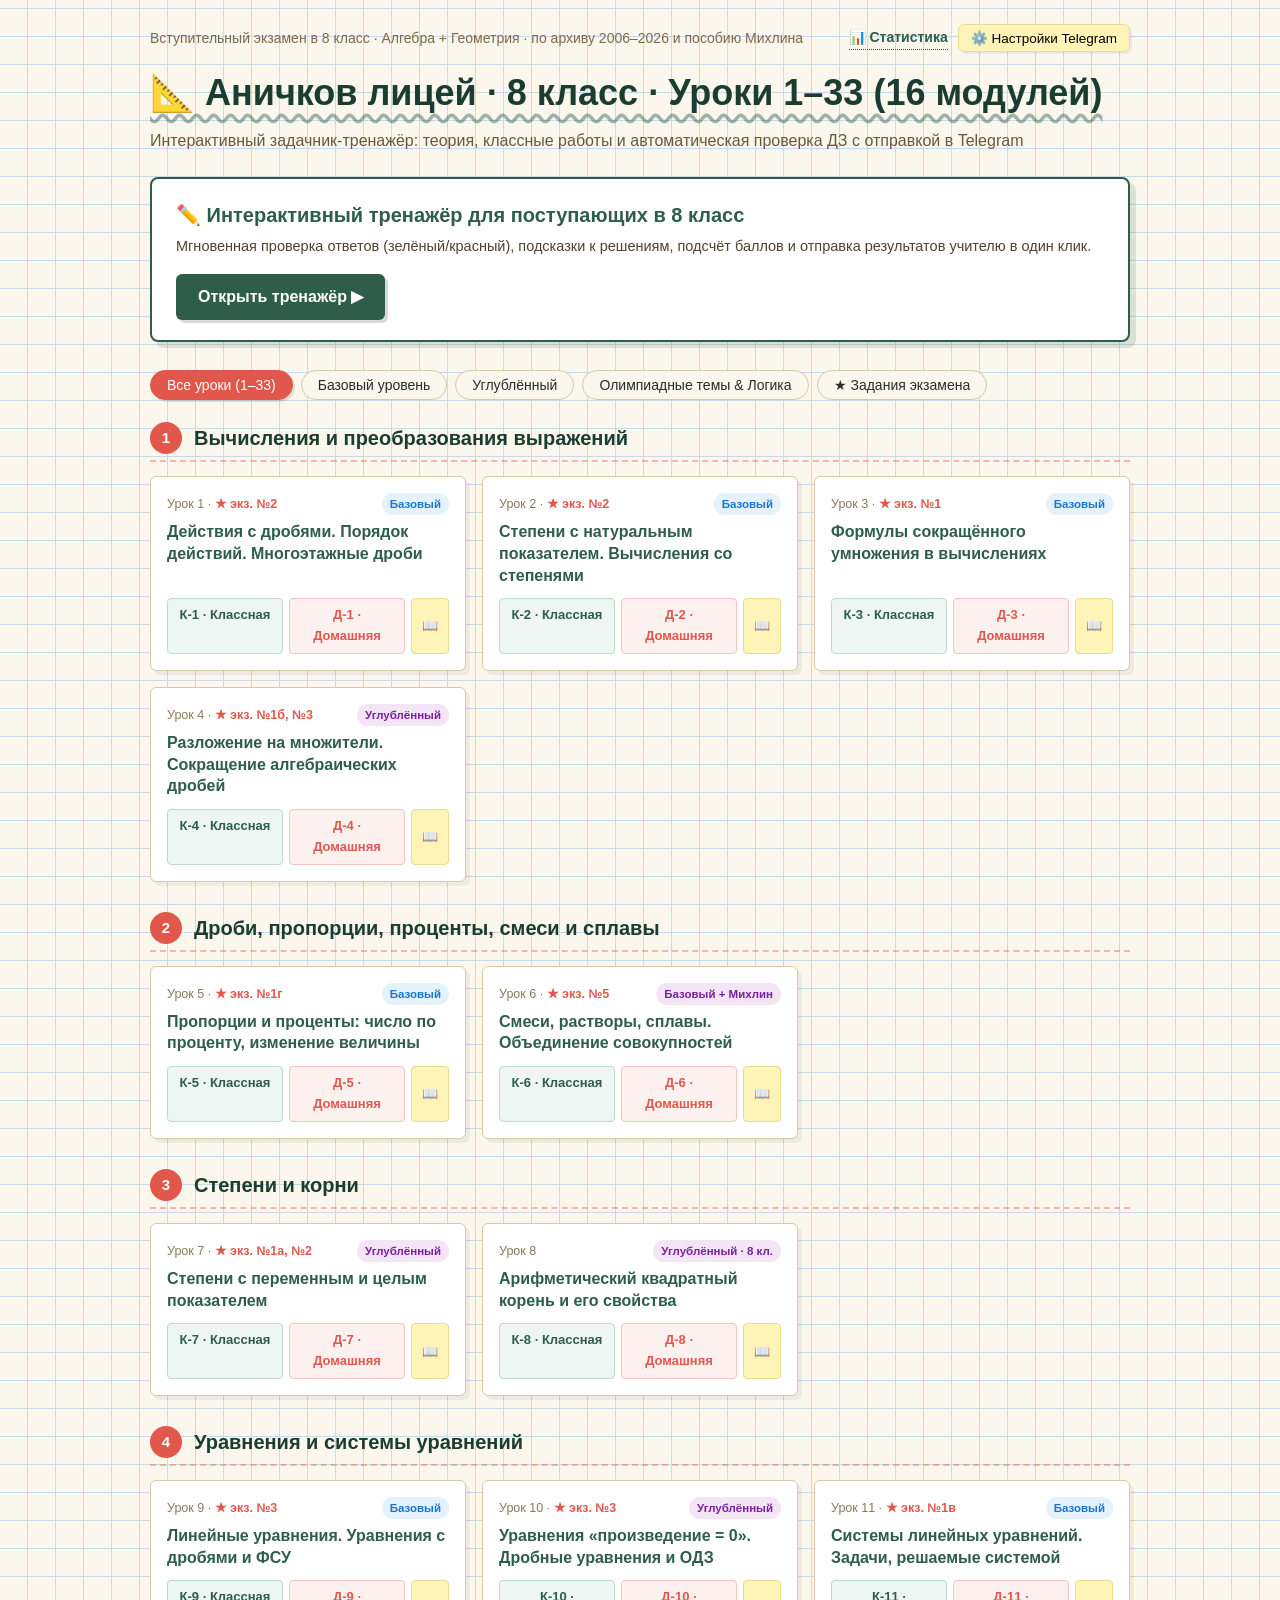
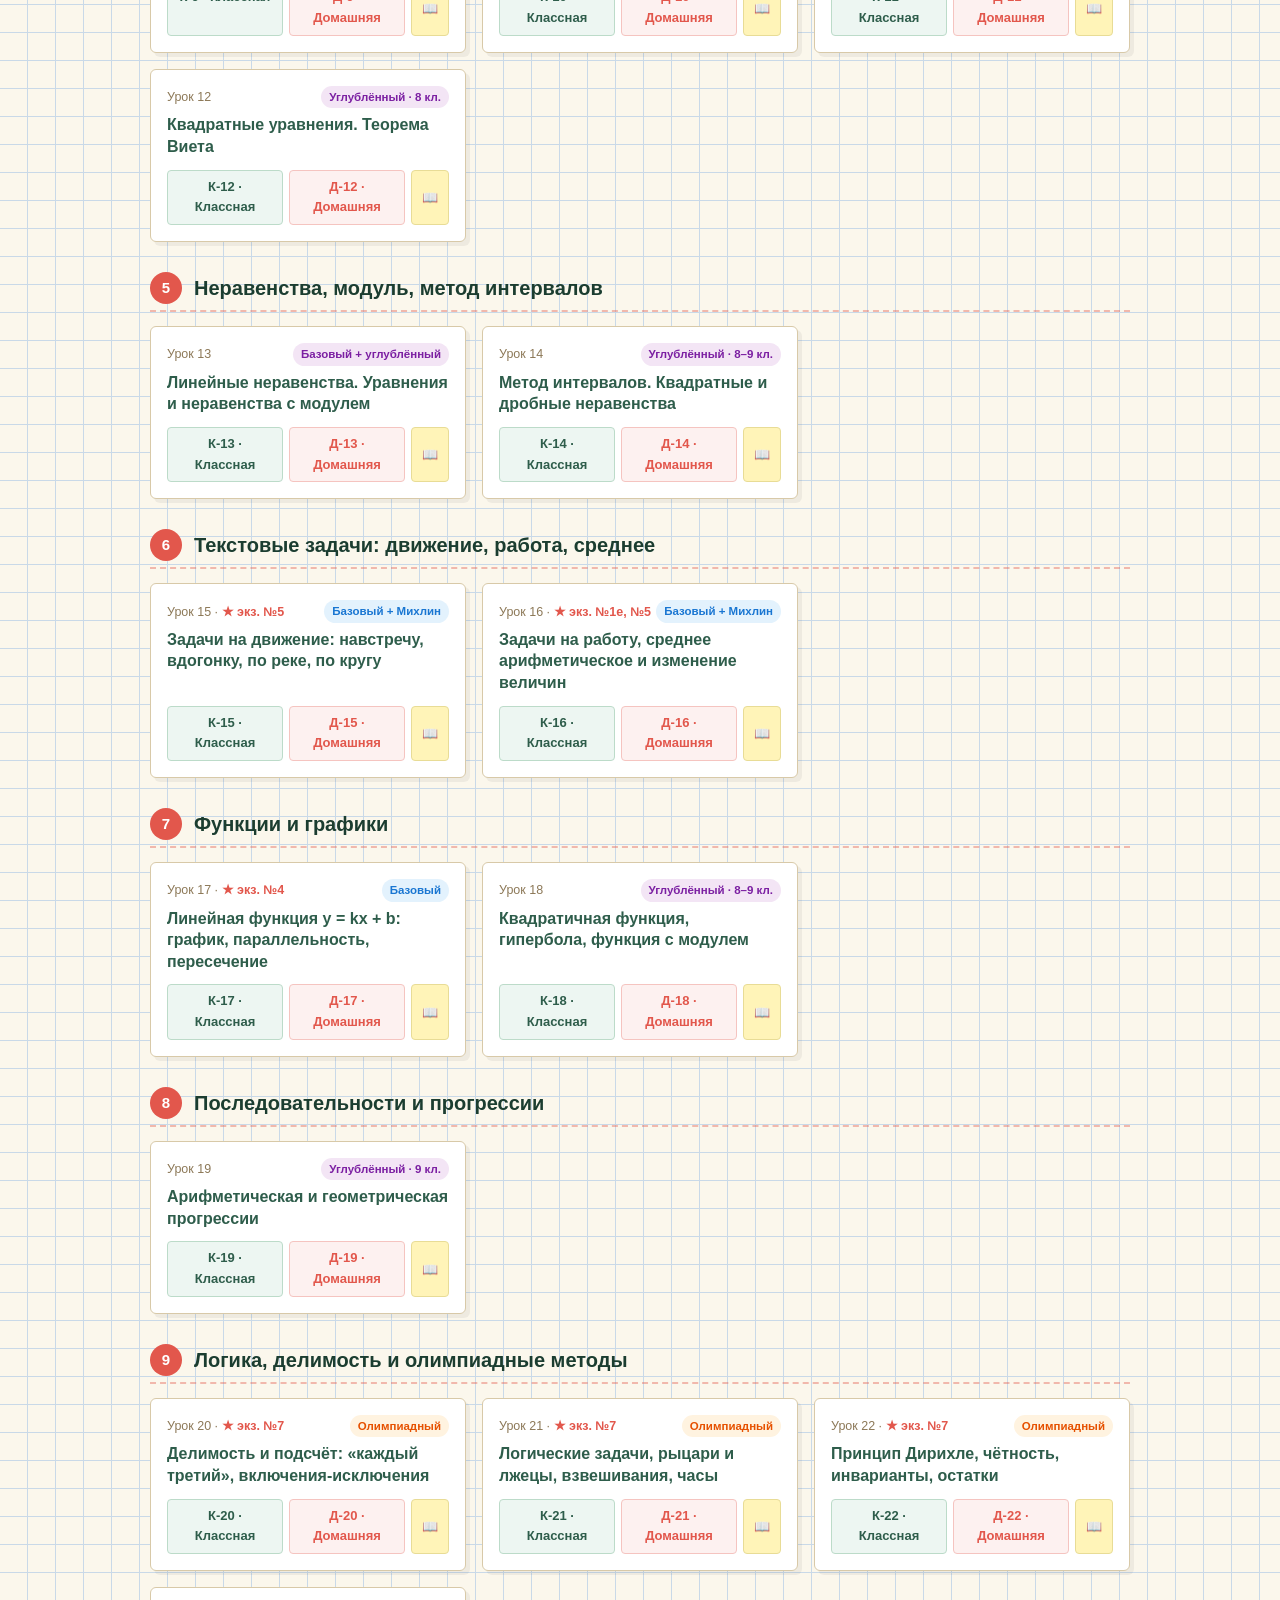
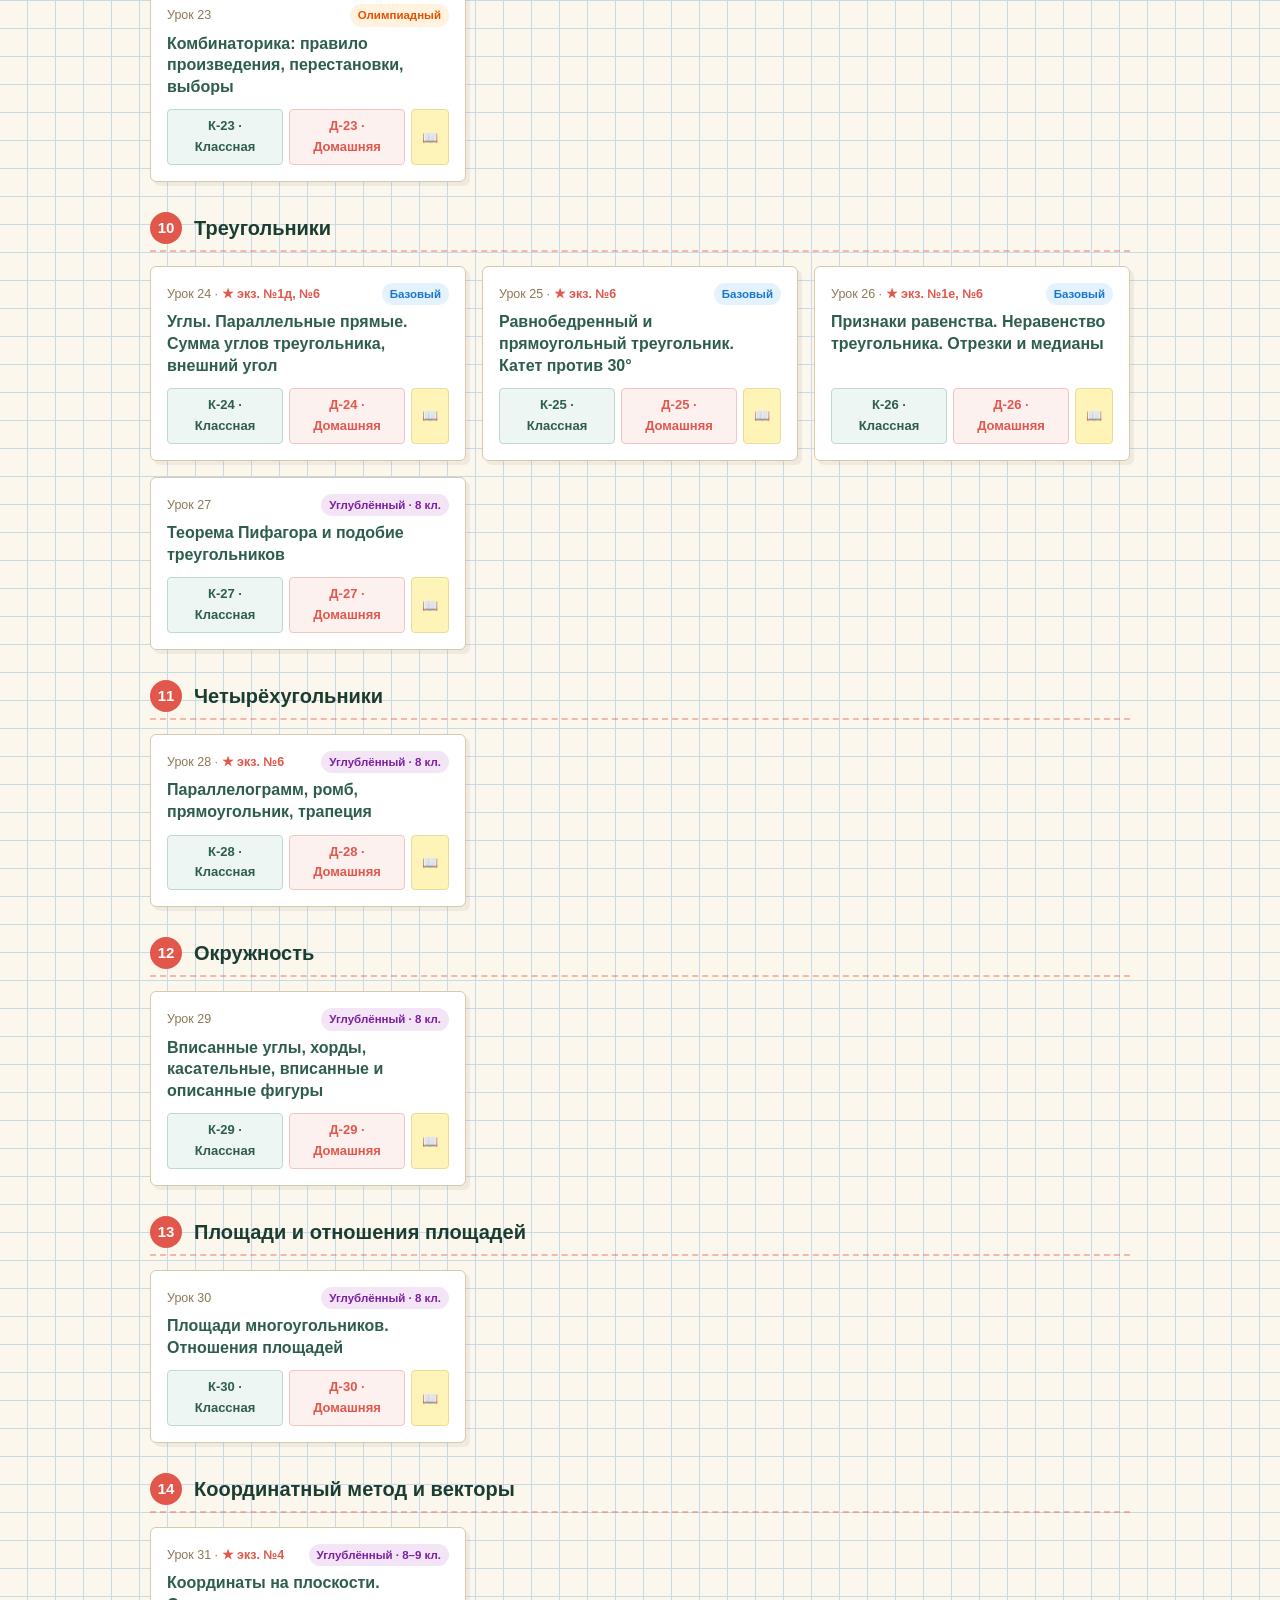
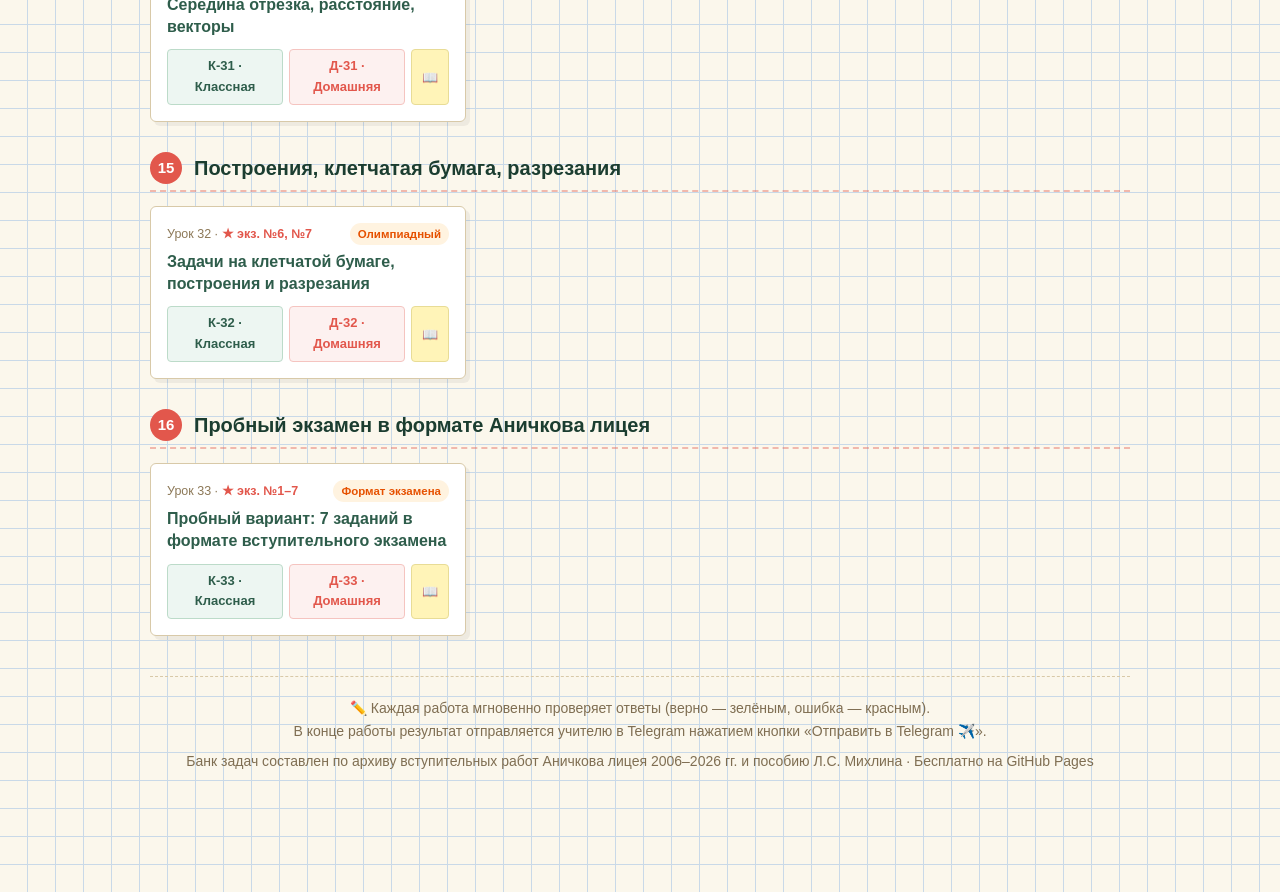
==== index.html @ a35a250d "Тренажёр «Поступление в 8 класс Аничкова лицея»: 33 урока, 410 задач, алгебра + геометрия" ====
<!DOCTYPE html>
<html lang="ru">
<head>
  <meta charset="UTF-8">
  <meta name="viewport" content="width=device-width, initial-scale=1.0">
  <title>Поступление в 8 класс Аничкова лицея · Тренажёр по алгебре и геометрии</title>
  <link rel="stylesheet" href="css/design-tokens.css">
  <link rel="stylesheet" href="css/styles.css">
  <link rel="icon" href="data:image/svg+xml,<svg xmlns='http://www.w3.org/2000/svg' viewBox='0 0 100 100'><text y='.9em' font-size='90'>📐</text></svg>">
</head>
<body>

  <div class="container">
    <!-- Верхняя панель -->
    <header class="site-header">
      <div class="top-bar">
        <div>Вступительный экзамен в 8 класс · Алгебра + Геометрия · по архиву 2006–2026 и пособию Михлина</div>
        <div style="display:flex; gap:10px; align-items:center;">
          <a href="stats.html">📊 Статистика</a>
          <button class="btn-settings" onclick="openTelegramSettingsModal()">⚙️ Настройки Telegram</button>
        </div>
      </div>

      <h1 class="main-title">📐 Аничков лицей · 8 класс · Уроки 1–33 (16 модулей)</h1>
      <p class="subtitle">Интерактивный задачник-тренажёр: теория, классные работы и автоматическая проверка ДЗ с отправкой в Telegram</p>
    </header>

    <!-- Баннер быстрого запуска тренажёра -->
    <section class="hero-banner">
      <div>
        <h3>✏️ Интерактивный тренажёр для поступающих в 8 класс</h3>
        <p>Мгновенная проверка ответов (зелёный/красный), подсказки к решениям, подсчёт баллов и отправка результатов учителю в один клик.</p>
      </div>
      <div>
        <a href="trainer.html?variant=K-1" class="btn-hero">Открыть тренажёр ▶</a>
      </div>
    </section>

    <!-- Панель фильтров по уровням -->
    <div class="filter-bar">
      <button class="filter-btn active" data-filter="all" onclick="filterLessons('all', this)">Все уроки (1–33)</button>
      <button class="filter-btn" onclick="filterLessons('base', this)">Базовый уровень</button>
      <button class="filter-btn" onclick="filterLessons('adv', this)">Углублённый</button>
      <button class="filter-btn" onclick="filterLessons('oly', this)">Олимпиадные темы & Логика</button>
      <button class="filter-btn" onclick="filterLessons('exam', this)">★ Задания экзамена</button>
    </div>

    <!-- Список модулей и уроков (рендерится из data/lessons.json) -->
    <main id="modulesContainer"></main>

    <footer style="margin-top: 40px; text-align: center; font-size: 14px; color: #7f6e52; border-top: 1px dashed #d8c9a8; padding-top: 20px;">
      <p>✏️ Каждая работа мгновенно проверяет ответы (верно — зелёным, ошибка — красным).</p>
      <p>В конце работы результат отправляется учителю в Telegram нажатием кнопки «Отправить в Telegram ✈️».</p>
      <p style="margin-top:8px;">Банк задач составлен по архиву вступительных работ Аничкова лицея 2006–2026 гг. и пособию Л.С. Михлина · Бесплатно на GitHub Pages</p>
    </footer>
  </div>

  <!-- Модальное окно: Памятка / Теория -->
  <div class="modal-overlay" id="theoryModal" onclick="if(event.target === this) closeTheoryModal()">
    <div class="modal-box">
      <button class="modal-close" onclick="closeTheoryModal()">×</button>
      <div id="theoryContent"></div>
    </div>
  </div>

  <!-- Модальное окно: Настройки Telegram -->
  <div class="modal-overlay" id="settingsModal" onclick="if(event.target === this) closeTelegramSettingsModal()">
    <div class="modal-box">
      <button class="modal-close" onclick="closeTelegramSettingsModal()">×</button>
      <h3 class="modal-title">⚙️ Настройки Telegram для учителя</h3>

      <p style="font-size:15px; margin-bottom:14px; color:#4a3f2b;">
        Результаты ДЗ отправляются через бот
        <a href="https://t.me/ZVEROKZVEROKBOT" target="_blank" style="color:var(--chalk); font-weight:bold;">@ZVEROKZVEROKBOT</a>.
      </p>

      <div style="background:#fff; border:1px solid #d4c4a4; padding:14px; border-radius:6px; margin-bottom:16px; font-size:14px;">
        <b>Как учителю получать отчёты учеников:</b><br>
        1. Откройте Telegram и напишите боту <a href="https://t.me/ZVEROKZVEROKBOT" target="_blank" style="color:var(--chalk); font-weight:bold;">@ZVEROKZVEROKBOT</a> команду <code>/start</code>.<br>
        2. Узнайте свой числовой <b>Chat ID</b> (например, написав боту <code>@userinfobot</code>).<br>
        3. Введите ваш <b>Chat ID</b> в поле ниже и нажмите «Проверить связь 🔔».
      </div>

      <div style="display:flex; flex-direction:column; gap:10px;">
        <label for="settingChatId" style="font-weight:bold; font-size:15px;">Ваш Telegram Chat ID (или ID группы):</label>
        <input type="text" id="settingChatId" class="student-name-input" placeholder="Например: 123456789" style="font-size:16px;">

        <div style="display:flex; gap:10px; flex-wrap:wrap; margin-top:8px;">
          <button class="btn-hero" onclick="saveTelegramSettings()" style="padding:8px 18px; font-size:14.5px;">Сохранить в браузере 💾</button>
          <button class="btn-send-tg" onclick="testTelegramPing()" style="padding:8px 18px; font-size:14.5px;">Проверить связь 🔔</button>
        </div>
        <div class="send-status-msg" id="settingStatusMsg"></div>
      </div>
    </div>
  </div>

  <script src="js/config.js"></script>
  <script src="js/tasks.js"></script>
  <script src="js/checker.js"></script>
  <script src="js/telegram.js"></script>
  <script src="js/app.js"></script>
</body>
</html>
---- css/design-tokens.css ----
/* ============================================================
 * DESIGN-TOKENS.CSS — токены дизайна, перенесённые 1:1 из эталона
 * https://github.com/BaikovaAlina/math6-trenazhor (style.css, :root)
 * ------------------------------------------------------------
 * Зафиксированные значения эталона (справочно):
 *  Контейнер ........ max-width 980px; body padding 24px 14px 120px
 *                     (≤640px: 14px 8px 110px)
 *  Сетка тетради .... клетка 28px (линия 1px var(--grid))
 *  Сетка уроков ..... grid auto-fill minmax(290px, 1fr), gap 16px
 *  Скругления ....... 3px (лист), 4px (поля/строки), 6px (карточки, кнопки),
 *                     8px (баннер, модалка), 12px (score-box), 20px (фильтры)
 *  Тени ............. 4px 4px 0 rgba(0,0,0,.05) — карточка;
 *                     6px 6px 0 rgba(46,93,75,.15) — баннер;
 *                     8px 10px 0 rgba(0,0,0,.08), 0 24px 50px rgba(90,70,30,.15) — лист
 *  Типографика ...... --font-hand (весь интерфейс), line-height 1.6;
 *                     h1 clamp(24px,4vw,36px); заголовок задания clamp(20px,3.2vw,26px);
 *                     строка задания 17px / 1.8; поле ввода 18px
 *  Состояния ........ hover: translateY(-1..-2px); focus поля: фон #fffde6,
 *                     нижняя граница --chalk; disabled: opacity .45;
 *                     correct: --green / --green-light; incorrect: --bad / --bad-light + shake .3s
 *  Брейкпоинт ....... 640px
 * ============================================================ */

:root {
  /* --- палитра и шрифты эталона (без изменений) --- */
  --paper: #FBF7EC;       /* тёплый оттенок тетрадной бумаги */
  --grid: #C9D9E8;        /* линии тетрадной клетки */
  --red: #E2574C;         /* красные поля тетради */
  --red-hover: #cf3b30;
  --pencil: #2B2B2B;      /* цвет грифеля карандаша */
  --chalk: #2E5D4B;       /* тёмно-зелёная меловая доска */
  --chalk-dark: #1b3d30;
  --chalk-light: #43836b;
  --sticky: #FFF4B8;      /* жёлтый стикер для заметок */
  --sticky-border: #E8DC96;
  --green: #1F7A4D;       /* верный ответ */
  --green-light: #e6f7ee;
  --bad: #C2402F;         /* ошибка */
  --bad-light: #fbeae8;
  --border-card: #d8c9a8;
  --font-hand: "Segoe Print", "Comic Sans MS", "Chalkboard SE", "Segoe UI", cursive, sans-serif;
  --font-main: -apple-system, BlinkMacSystemFont, "Segoe UI", Roboto, Helvetica, Arial, sans-serif;

  /* --- производные токены (значения взяты из правил эталона) --- */
  --tg-blue: #2AABEE;
  --tg-blue-hover: #229ed9;
  --focus-bg: #fffde6;
  --muted: #8c7857;
  --radius-sm: 4px;
  --radius-md: 6px;
  --radius-lg: 8px;
  --radius-pill: 20px;
  --shadow-card: 4px 4px 0 rgba(0,0,0,0.05);
  --shadow-card-hover: 5px 6px 0 rgba(0,0,0,0.09);
  --shadow-banner: 6px 6px 0 rgba(46, 93, 75, 0.15);
  --container: 980px;
}
---- css/styles.css ----
/* ============================================================
 * STYLES.CSS — ТРЕНАЖЁР «ПОСТУПЛЕНИЕ В 8 КЛАСС АНИЧКОВА ЛИЦЕЯ»
 * Перенесено 1:1 из эталона math6-trenazhor (style.css); токены — в design-tokens.css
 * Тетрадь в клетку, красные поля, меловая доска, стикеры
 * Полная адаптивность (мобильные, планшеты, десктоп)
 * ============================================================ */



* {
  box-sizing: border-box;
  margin: 0;
  padding: 0;
}

html {
  scroll-behavior: smooth;
}

body {
  font-family: var(--font-hand);
  color: var(--pencil);
  background-color: var(--paper);
  background-image:
    repeating-linear-gradient(0deg, transparent 0 27px, var(--grid) 27px 28px),
    repeating-linear-gradient(90deg, transparent 0 27px, var(--grid) 27px 28px);
  min-height: 100vh;
  padding: 24px 14px 120px;
  line-height: 1.6;
}

/* Ограничитель ширины */
.container {
  max-width: 980px;
  margin: 0 auto;
  position: relative;
}

/* ==================== ВЕРХНЯЯ ШАПКА ==================== */
.site-header {
  margin-bottom: 24px;
}

.top-bar {
  display: flex;
  justify-content: space-between;
  align-items: center;
  flex-wrap: wrap;
  gap: 12px;
  margin-bottom: 12px;
  font-size: 14px;
  color: #7c6a4b;
}

.top-bar a {
  color: var(--chalk);
  text-decoration: none;
  font-weight: bold;
  border-bottom: 1.5px dotted var(--chalk);
  transition: color 0.2s;
}

.top-bar a:hover {
  color: var(--red);
  border-color: var(--red);
}

.btn-settings {
  background: var(--sticky);
  border: 1px solid var(--sticky-border);
  border-radius: 6px;
  padding: 5px 12px;
  font-family: var(--font-hand);
  font-size: 13.5px;
  cursor: pointer;
  box-shadow: 2px 2px 0 rgba(0,0,0,0.06);
  transition: transform 0.15s, background-color 0.2s;
}

.btn-settings:hover {
  background: #fae89b;
  transform: translateY(-1px);
}

.main-title {
  font-size: clamp(24px, 4vw, 36px);
  color: var(--chalk-dark);
  text-decoration: underline;
  text-decoration-style: wavy;
  text-decoration-color: rgba(46, 93, 75, 0.45);
  text-underline-offset: 8px;
  margin-bottom: 6px;
}

.subtitle {
  font-size: 16px;
  color: #6a583d;
  margin-bottom: 18px;
}

/* ==================== БАННЕР ТРЕНАЖЁРА ==================== */
.hero-banner {
  background: #ffffff;
  border: 2px solid var(--chalk);
  border-radius: 8px;
  padding: 20px 24px;
  margin-bottom: 28px;
  box-shadow: 6px 6px 0 rgba(46, 93, 75, 0.15);
  display: flex;
  justify-content: space-between;
  align-items: center;
  flex-wrap: wrap;
  gap: 16px;
}

.hero-banner h3 {
  color: var(--chalk);
  font-size: 20px;
  margin-bottom: 4px;
}

.hero-banner p {
  font-size: 14.5px;
  color: #4f422e;
}

.btn-hero {
  display: inline-block;
  background: var(--chalk);
  color: #ffffff !important;
  text-decoration: none !important;
  padding: 10px 22px;
  border-radius: 6px;
  font-size: 16px;
  font-weight: bold;
  box-shadow: 3px 3px 0 rgba(0,0,0,0.15);
  transition: background-color 0.2s, transform 0.15s;
}

.btn-hero:hover {
  background: var(--chalk-light);
  transform: translateY(-2px);
}

/* ==================== ФИЛЬТРЫ ТЕМ ==================== */
.filter-bar {
  display: flex;
  gap: 8px;
  flex-wrap: wrap;
  margin-bottom: 22px;
}

.filter-btn {
  background: var(--paper);
  border: 1.5px solid var(--border-card);
  border-radius: 20px;
  padding: 6px 16px;
  font-family: var(--font-hand);
  font-size: 14px;
  color: var(--pencil);
  cursor: pointer;
  transition: all 0.2s;
}

.filter-btn:hover {
  border-color: var(--red);
  background: #fff;
}

.filter-btn.active {
  background: var(--red);
  color: #fff;
  border-color: var(--red);
  box-shadow: 2px 2px 0 rgba(0,0,0,0.1);
}

/* ==================== МОДУЛИ И УРОКИ ==================== */
.module-block {
  margin-bottom: 30px;
}

.module-header {
  display: flex;
  align-items: center;
  gap: 12px;
  margin-bottom: 14px;
  padding-bottom: 6px;
  border-bottom: 2px dashed rgba(226, 87, 76, 0.4);
}

.module-num {
  background: var(--red);
  color: #fff;
  border-radius: 50%;
  width: 32px;
  height: 32px;
  display: flex;
  align-items: center;
  justify-content: center;
  font-weight: bold;
  font-size: 15px;
}

.module-title {
  font-size: 20px;
  color: var(--chalk-dark);
}

.lesson-grid {
  display: grid;
  grid-template-columns: repeat(auto-fill, minmax(290px, 1fr));
  gap: 16px;
}

.lesson-card {
  background: #ffffff;
  border: 1px solid var(--border-card);
  border-radius: 6px;
  padding: 16px;
  box-shadow: 4px 4px 0 rgba(0,0,0,0.05);
  display: flex;
  flex-direction: column;
  justify-content: space-between;
  transition: transform 0.15s, box-shadow 0.2s;
}

.lesson-card:hover {
  transform: translateY(-2px);
  box-shadow: 5px 6px 0 rgba(0,0,0,0.09);
}

.lesson-top {
  margin-bottom: 12px;
}

.lesson-meta {
  display: flex;
  justify-content: space-between;
  align-items: center;
  margin-bottom: 6px;
  font-size: 12.5px;
  color: #8c7857;
}

.badge {
  display: inline-block;
  padding: 2px 8px;
  border-radius: 12px;
  font-size: 11.5px;
  font-weight: bold;
}

.badge-base { background: #e3f2fd; color: #1976d2; }
.badge-adv { background: #f3e5f5; color: #7b1fa2; }
.badge-oly { background: #fff3e0; color: #e65100; }

.lesson-card h4 {
  font-size: 16px;
  color: var(--chalk);
  line-height: 1.35;
}

.lesson-actions {
  display: flex;
  gap: 6px;
  flex-wrap: wrap;
}

.btn-lesson {
  flex: 1;
  text-align: center;
  padding: 6px 8px;
  border-radius: 4px;
  font-size: 13px;
  font-weight: bold;
  text-decoration: none;
  cursor: pointer;
  border: 1.5px solid transparent;
  transition: all 0.15s;
}

.btn-cw {
  background: #edf6f2;
  color: var(--chalk);
  border-color: #bcdbc9;
}
.btn-cw:hover {
  background: var(--chalk);
  color: #fff;
}

.btn-hw {
  background: #fdf1f0;
  color: var(--red);
  border-color: #f5c4c0;
}
.btn-hw:hover {
  background: var(--red);
  color: #fff;
}

.btn-theory {
  flex: 0 0 auto;
  background: var(--sticky);
  color: #5c4a18;
  border-color: var(--sticky-border);
  padding: 6px 10px;
}
.btn-theory:hover {
  background: #f7e792;
}

/* ==================== ТРЕНАЖЁР: СТРАНИЦА-ТЕТРАДЬ ==================== */
.slide {
  position: relative;
  background: var(--paper);
  border-left: 3px solid var(--red);
  border-right: 1px solid var(--border-card);
  border-top: 1px solid var(--border-card);
  border-bottom: 1px solid var(--border-card);
  box-shadow: 8px 10px 0 rgba(0,0,0,.08), 0 24px 50px rgba(90,70,30,.15);
  padding: 34px 40px 46px 56px;
  min-height: 580px;
  overflow: hidden;
  margin-bottom: 20px;
  border-radius: 3px;
}

.slide:not(.active) {
  display: none;
}

.slide.active {
  display: block;
  animation: slidein 0.35s ease;
}

@keyframes slidein {
  from { opacity: 0; transform: translateX(24px); }
  to { opacity: 1; transform: none; }
}

.margin-line {
  position: absolute;
  top: 0;
  bottom: 0;
  left: 32px;
  width: 2px;
  background: rgba(226, 87, 76, 0.45);
}

.crumb {
  font-size: 13px;
  color: #8a7a5c;
  letter-spacing: 0.5px;
  text-transform: uppercase;
  margin-bottom: 6px;
}

.task-heading {
  font-size: clamp(20px, 3.2vw, 26px);
  color: var(--red);
  margin-bottom: 8px;
  display: flex;
  align-items: center;
  gap: 10px;
  flex-wrap: wrap;
}

.task-num-badge {
  background: var(--red);
  color: #fff;
  border-radius: 50%;
  width: 32px;
  height: 32px;
  display: inline-flex;
  align-items: center;
  justify-content: center;
  font-size: 16px;
}

.task-sub {
  font-size: 15px;
  color: #705e41;
  margin-bottom: 20px;
  font-style: italic;
}

/* Список вопросов на слайде */
.task-row {
  background: rgba(255, 255, 255, 0.65);
  border-left: 3px solid #d4c4a4;
  border-radius: 4px;
  padding: 14px 18px;
  margin-bottom: 16px;
  line-height: 1.8;
  font-size: 17px;
}

.task-row.highlight {
  border-left-color: var(--chalk);
  background: #ffffff;
}

.task-text {
  margin-bottom: 8px;
  font-weight: 500;
}

.task-expression {
  display: flex;
  align-items: center;
  gap: 8px;
  flex-wrap: wrap;
  font-size: 18px;
}

/* Поля ввода ответа */
.math-input {
  border: none;
  border-bottom: 2px solid var(--red);
  background: #fff;
  padding: 4px 10px;
  font-family: var(--font-hand);
  font-size: 18px;
  color: var(--pencil);
  min-width: 90px;
  max-width: 220px;
  text-align: center;
  border-radius: 4px 4px 0 0;
  transition: all 0.2s;
}

.math-input:focus {
  outline: none;
  background: #fffde6;
  border-bottom-color: var(--chalk);
  box-shadow: 0 2px 4px rgba(0,0,0,0.1);
}

.math-input.correct {
  background-color: var(--green-light) !important;
  border-color: var(--green) !important;
  color: var(--green) !important;
  font-weight: bold;
}

.math-input.incorrect {
  background-color: var(--bad-light) !important;
  border-color: var(--bad) !important;
  color: var(--bad) !important;
  animation: shake 0.3s;
}

@keyframes shake {
  0%, 100% { transform: translateX(0); }
  25% { transform: translateX(-4px); }
  75% { transform: translateX(4px); }
}

/* Подсказки к заданию */
.hint-box {
  background: var(--sticky);
  border-left: 4px solid #e2cb5a;
  padding: 10px 14px;
  border-radius: 4px;
  margin-top: 14px;
  font-size: 14.5px;
  color: #5c4e1a;
  display: flex;
  align-items: center;
  gap: 8px;
}

/* ==================== НИЖНЯЯ ПАНЕЛЬ НАВИГАЦИИ ==================== */
.sticky-footer {
  position: fixed;
  bottom: 0;
  left: 0;
  right: 0;
  background: rgba(251, 247, 236, 0.95);
  backdrop-filter: blur(8px);
  border-top: 2px solid var(--border-card);
  padding: 12px 16px;
  z-index: 100;
  box-shadow: 0 -4px 15px rgba(0,0,0,0.08);
}

.footer-content {
  max-width: 960px;
  margin: 0 auto;
  display: flex;
  justify-content: space-between;
  align-items: center;
  gap: 12px;
  flex-wrap: wrap;
}

.nav-group {
  display: flex;
  align-items: center;
  gap: 10px;
}

.btn-nav {
  background: #ffffff;
  border: 1.5px solid var(--border-card);
  border-radius: 6px;
  padding: 8px 16px;
  font-family: var(--font-hand);
  font-size: 15px;
  font-weight: bold;
  cursor: pointer;
  color: var(--pencil);
  transition: all 0.15s;
}

.btn-nav:hover:not(:disabled) {
  border-color: var(--chalk);
  background: #f7faf8;
}

.btn-nav:disabled {
  opacity: 0.45;
  cursor: not-allowed;
}

.btn-check {
  background: var(--chalk);
  color: #ffffff;
  border: 1.5px solid var(--chalk);
}

.btn-check:hover:not(:disabled) {
  background: var(--chalk-light);
  border-color: var(--chalk-light);
}

.slide-counter {
  font-size: 15px;
  font-weight: bold;
  color: #726042;
}

/* ==================== ИТОГОВЫЙ СЛАЙД (РЕЗУЛЬТАТЫ) ==================== */
.results-header {
  text-align: center;
  margin-bottom: 24px;
}

.score-box {
  display: inline-block;
  background: #ffffff;
  border: 3px solid var(--chalk);
  border-radius: 12px;
  padding: 16px 36px;
  box-shadow: 4px 6px 0 rgba(46, 93, 75, 0.15);
  margin-top: 10px;
}

.score-points {
  font-size: 38px;
  font-weight: bold;
  color: var(--chalk);
}

.score-percent {
  font-size: 18px;
  color: #6a5a3f;
}

.grade-badge {
  display: inline-block;
  margin-top: 6px;
  font-size: 20px;
  font-weight: bold;
  padding: 4px 16px;
  border-radius: 20px;
}

.grade-5 { background: #d4edda; color: #155724; }
.grade-4 { background: #cce5ff; color: #004085; }
.grade-3 { background: #fff3cd; color: #856404; }
.grade-2 { background: #f8d7da; color: #721c24; }

/* Таблица разбора ответов */
.review-table {
  width: 100%;
  border-collapse: collapse;
  margin-bottom: 24px;
  background: #fff;
  border-radius: 6px;
  overflow: hidden;
  box-shadow: 2px 2px 0 rgba(0,0,0,0.05);
}

.review-table th, .review-table td {
  padding: 10px 14px;
  text-align: left;
  border-bottom: 1px solid #ebdcc5;
  font-size: 15px;
}

.review-table th {
  background: #f2e9d2;
  color: #554425;
}

.status-tag {
  display: inline-block;
  padding: 2px 8px;
  border-radius: 10px;
  font-size: 13px;
  font-weight: bold;
}

.status-ok { background: var(--green-light); color: var(--green); }
.status-bad { background: var(--bad-light); color: var(--bad); }

/* Блок отправки учителю */
.send-box {
  background: var(--sticky);
  border: 2px dashed #d6c572;
  border-radius: 8px;
  padding: 20px;
  margin-bottom: 24px;
}

.send-box h3 {
  color: #4a3e14;
  margin-bottom: 8px;
}

.send-inputs {
  display: flex;
  gap: 10px;
  flex-wrap: wrap;
  margin-top: 12px;
}

.student-name-input {
  flex: 1;
  min-width: 200px;
  padding: 8px 14px;
  font-family: var(--font-hand);
  font-size: 16px;
  border: 1.5px solid #cbba67;
  border-radius: 6px;
  background: #ffffff;
}

.btn-send-tg {
  background: #2AABEE;
  color: #ffffff;
  border: none;
  border-radius: 6px;
  padding: 10px 20px;
  font-family: var(--font-hand);
  font-size: 16px;
  font-weight: bold;
  cursor: pointer;
  transition: background-color 0.2s, transform 0.15s;
  box-shadow: 2px 2px 0 rgba(0,0,0,0.1);
}

.btn-send-tg:hover {
  background: #229ed9;
  transform: translateY(-1px);
}

.btn-download-report {
  background: #ffffff;
  color: var(--pencil);
  border: 1.5px solid #d4c4a4;
  border-radius: 6px;
  padding: 10px 18px;
  font-family: var(--font-hand);
  font-size: 15px;
  cursor: pointer;
  transition: all 0.2s;
}

.btn-download-report:hover {
  border-color: var(--chalk);
  background: #faf7ef;
}

.send-status-msg {
  margin-top: 12px;
  font-size: 14.5px;
  font-weight: 500;
  padding: 8px 12px;
  border-radius: 4px;
  display: none;
}

.send-status-msg.ok {
  display: block;
  background: var(--green-light);
  color: var(--green);
  border: 1px solid var(--green);
}

.send-status-msg.err {
  display: block;
  background: var(--bad-light);
  color: var(--bad);
  border: 1px solid var(--bad);
}

.send-status-msg.wait {
  display: block;
  background: #eef4fb;
  color: #1976d2;
  border: 1px solid #90caf9;
}

/* ==================== МОДАЛЬНЫЕ ОКНА ==================== */
.modal-overlay {
  position: fixed;
  top: 0;
  left: 0;
  right: 0;
  bottom: 0;
  background: rgba(30, 25, 15, 0.55);
  backdrop-filter: blur(4px);
  display: flex;
  align-items: center;
  justify-content: center;
  padding: 16px;
  z-index: 1000;
  opacity: 0;
  pointer-events: none;
  transition: opacity 0.2s;
}

.modal-overlay.open {
  opacity: 1;
  pointer-events: auto;
}

.modal-box {
  background: var(--paper);
  border-left: 4px solid var(--red);
  border-right: 1px solid var(--border-card);
  border-top: 1px solid var(--border-card);
  border-bottom: 1px solid var(--border-card);
  border-radius: 8px;
  padding: 28px;
  max-width: 680px;
  width: 100%;
  max-height: 85vh;
  overflow-y: auto;
  box-shadow: 0 20px 40px rgba(0,0,0,0.25);
  position: relative;
}

.modal-close {
  position: absolute;
  top: 14px;
  right: 16px;
  font-size: 24px;
  background: none;
  border: none;
  cursor: pointer;
  color: #8c7857;
  transition: color 0.2s;
}

.modal-close:hover {
  color: var(--bad);
}

.modal-title {
  font-size: 22px;
  color: var(--chalk-dark);
  margin-bottom: 14px;
  padding-bottom: 8px;
  border-bottom: 1.5px dashed #d4c4a4;
}

.theory-rule-item {
  margin-bottom: 12px;
  font-size: 15.5px;
  line-height: 1.6;
}

.theory-sample {
  background: var(--sticky);
  padding: 12px;
  border-radius: 6px;
  margin-top: 16px;
  font-size: 15px;
  border-left: 3px solid #d4c4a4;
}

/* ==================== АДАПТИВНОСТЬ ДЛЯ СМАРТФОНОВ ==================== */
/* ==================== ВЕРТИКАЛЬНЫЕ МАТЕМАТИЧЕСКИЕ ДРОБИ ==================== */
.frac {
  display: inline-flex;
  flex-direction: column;
  vertical-align: -0.6em;
  text-align: center;
  padding: 0 0.22em;
  font-size: 0.95em;
  line-height: 1.05;
  font-family: var(--font-hand), "Times New Roman", serif;
  font-weight: bold;
}

.frac > .num {
  display: block;
  padding: 0 0.15em 0.08em;
  border-bottom: 2px solid currentColor;
}

.frac > .den {
  display: block;
  padding: 0.1em 0.15em 0;
}

.mixed-num {
  display: inline-flex;
  align-items: center;
  gap: 0.25em;
  font-size: 1.05em;
  vertical-align: baseline;
}

.neg-frac {
  display: inline-flex;
  align-items: center;
  gap: 0.15em;
  vertical-align: baseline;
}

.neg-frac::before {
  content: "−";
  font-size: 1.2em;
  font-weight: bold;
  line-height: 1;
}

@media (max-width: 640px) {
  body {
    padding: 14px 8px 110px;
  }
  .slide {
    padding: 22px 16px 28px 24px;
    min-height: 500px;
  }
  .margin-line {
    left: 12px;
  }
  .task-row {
    padding: 10px 12px;
    font-size: 15.5px;
  }
  .math-input {
    font-size: 16px;
    min-width: 75px;
  }
  .sticky-footer {
    padding: 8px 10px;
  }
  .btn-nav {
    padding: 6px 12px;
    font-size: 13.5px;
  }
  .footer-content {
    justify-content: center;
  }
}

/* ============================================================
 * РАСШИРЕНИЯ ДЛЯ НОВЫХ ТИПОВ ЗАДАНИЙ (в визуальной системе эталона)
 * Используются только токены и паттерны эталона: .btn-nav, .math-input,
 * .hint-box, .task-row, .lesson-card, .score-box, .review-table.
 * ============================================================ */

/* Ссылка-заголовок карточки урока (выглядит как h4 эталона) */
.lesson-card h4 a {
  color: inherit;
  text-decoration: none;
}
.lesson-card h4 a:hover {
  color: var(--red);
}
.lesson-meta .exam-mark {
  color: var(--red);
  font-weight: bold;
}

/* Выбор варианта ответа — кнопки в стиле .btn-nav */
.choice-group {
  display: flex;
  flex-wrap: wrap;
  gap: 8px;
}
.choice-btn {
  background: #ffffff;
  border: 1.5px solid var(--border-card);
  border-radius: var(--radius-md);
  padding: 6px 14px;
  font-family: var(--font-hand);
  font-size: 16px;
  color: var(--pencil);
  cursor: pointer;
  transition: all 0.15s;
  line-height: 1.5;
}
.choice-btn:hover {
  border-color: var(--chalk);
  background: #f7faf8;
}
.choice-btn:focus-visible {
  outline: none;
  background: var(--focus-bg);
  border-color: var(--chalk);
  box-shadow: 0 2px 4px rgba(0,0,0,0.1);
}
.choice-btn.selected {
  border-color: var(--chalk);
  background: var(--focus-bg);
  box-shadow: 2px 2px 0 rgba(0,0,0,0.1);
  font-weight: bold;
}
.choice-group.correct .choice-btn.selected {
  background: var(--green-light);
  border-color: var(--green);
  color: var(--green);
}
.choice-group.incorrect .choice-btn.selected {
  background: var(--bad-light);
  border-color: var(--bad);
  color: var(--bad);
  animation: shake 0.3s;
}
.choice-group.incorrect:not(:has(.selected)) .choice-btn {
  border-color: var(--bad);
}

/* Клетчатое поле с перетаскиваемой точкой */
.grid-wrap {
  display: flex;
  flex-direction: column;
  gap: 6px;
  align-items: flex-start;
}
.grid-board {
  background: #ffffff;
  border: 1.5px solid var(--border-card);
  border-radius: var(--radius-sm);
  touch-action: none;
  max-width: 100%;
  height: auto;
  cursor: crosshair;
}
.grid-board.static { cursor: default; }
.grid-board.correct { border-color: var(--green); background: var(--green-light); }
.grid-board.incorrect { border-color: var(--bad); background: var(--bad-light); animation: shake 0.3s; }
.grid-readout {
  font-size: 15px;
  color: #705e41;
}
.grid-readout b { color: var(--red); }

/* Пояснение при ошибке (вариант .hint-box в «красной» гамме эталона) */
.explain-box {
  background: var(--bad-light);
  border-left: 4px solid var(--bad);
  padding: 8px 12px;
  border-radius: var(--radius-sm);
  margin-top: 10px;
  font-size: 14.5px;
  color: #6b2a20;
  line-height: 1.6;
}
.explain-box.ok {
  background: var(--green-light);
  border-left-color: var(--green);
  color: var(--green);
}

/* Страница урока */
.variant-list {
  list-style: none;
  margin: 4px 0 0;
  font-size: 14px;
  color: #4f422e;
}
.variant-list li::before {
  content: "✎ ";
  color: var(--red);
}
.last-result {
  margin-top: 8px;
  font-size: 13px;
  color: var(--muted);
}
.last-result b { color: var(--chalk); }

/* Статистика */
.stats-row {
  display: flex;
  gap: 16px;
  flex-wrap: wrap;
  justify-content: center;
  margin-bottom: 24px;
}
.stats-row .score-box { text-align: center; min-width: 180px; }
.score-points.ok { color: var(--green); }
.score-points.bad { color: var(--bad); }
.table-scroll { overflow-x: auto; }

@media (max-width: 640px) {
  .choice-btn { font-size: 15px; padding: 6px 10px; }
  .review-table th, .review-table td { padding: 8px 8px; font-size: 13.5px; }
}

/* Номер модуля не сжимается при переносе длинного заголовка */
.module-num { flex-shrink: 0; }
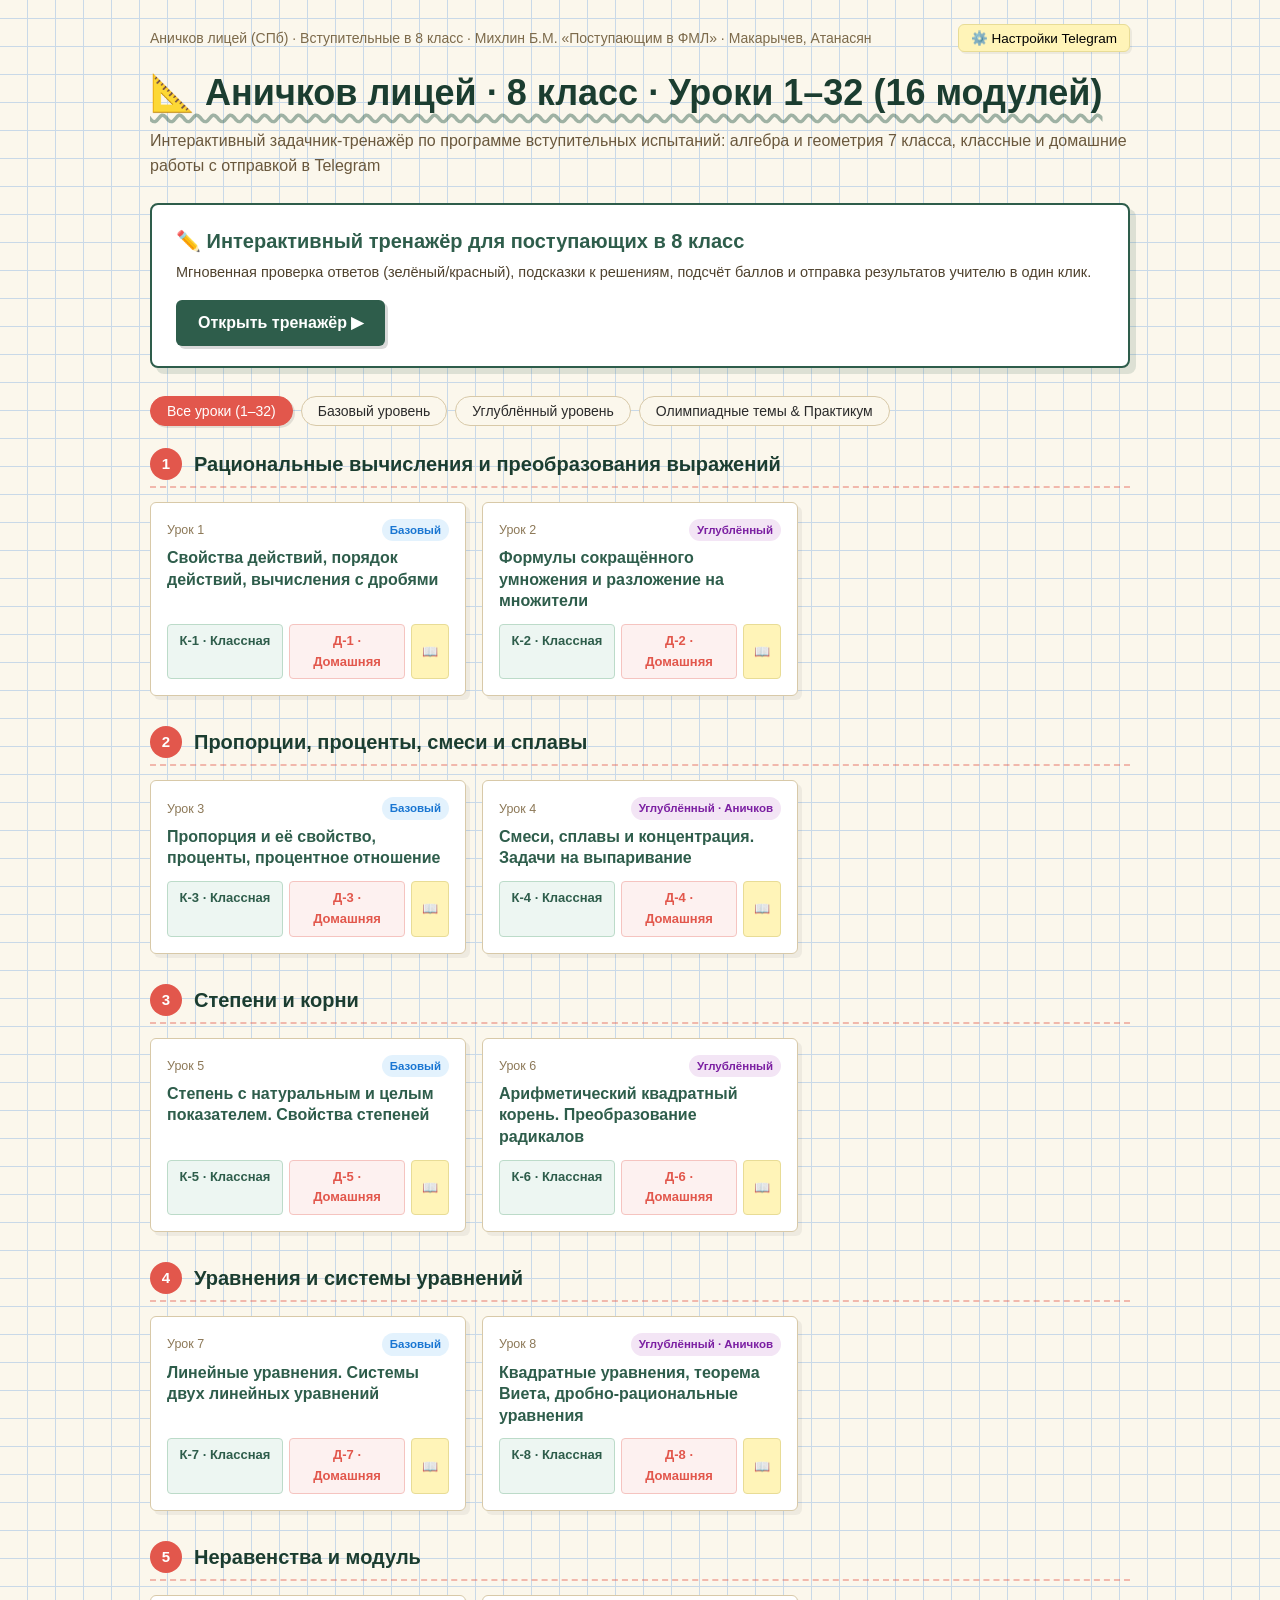
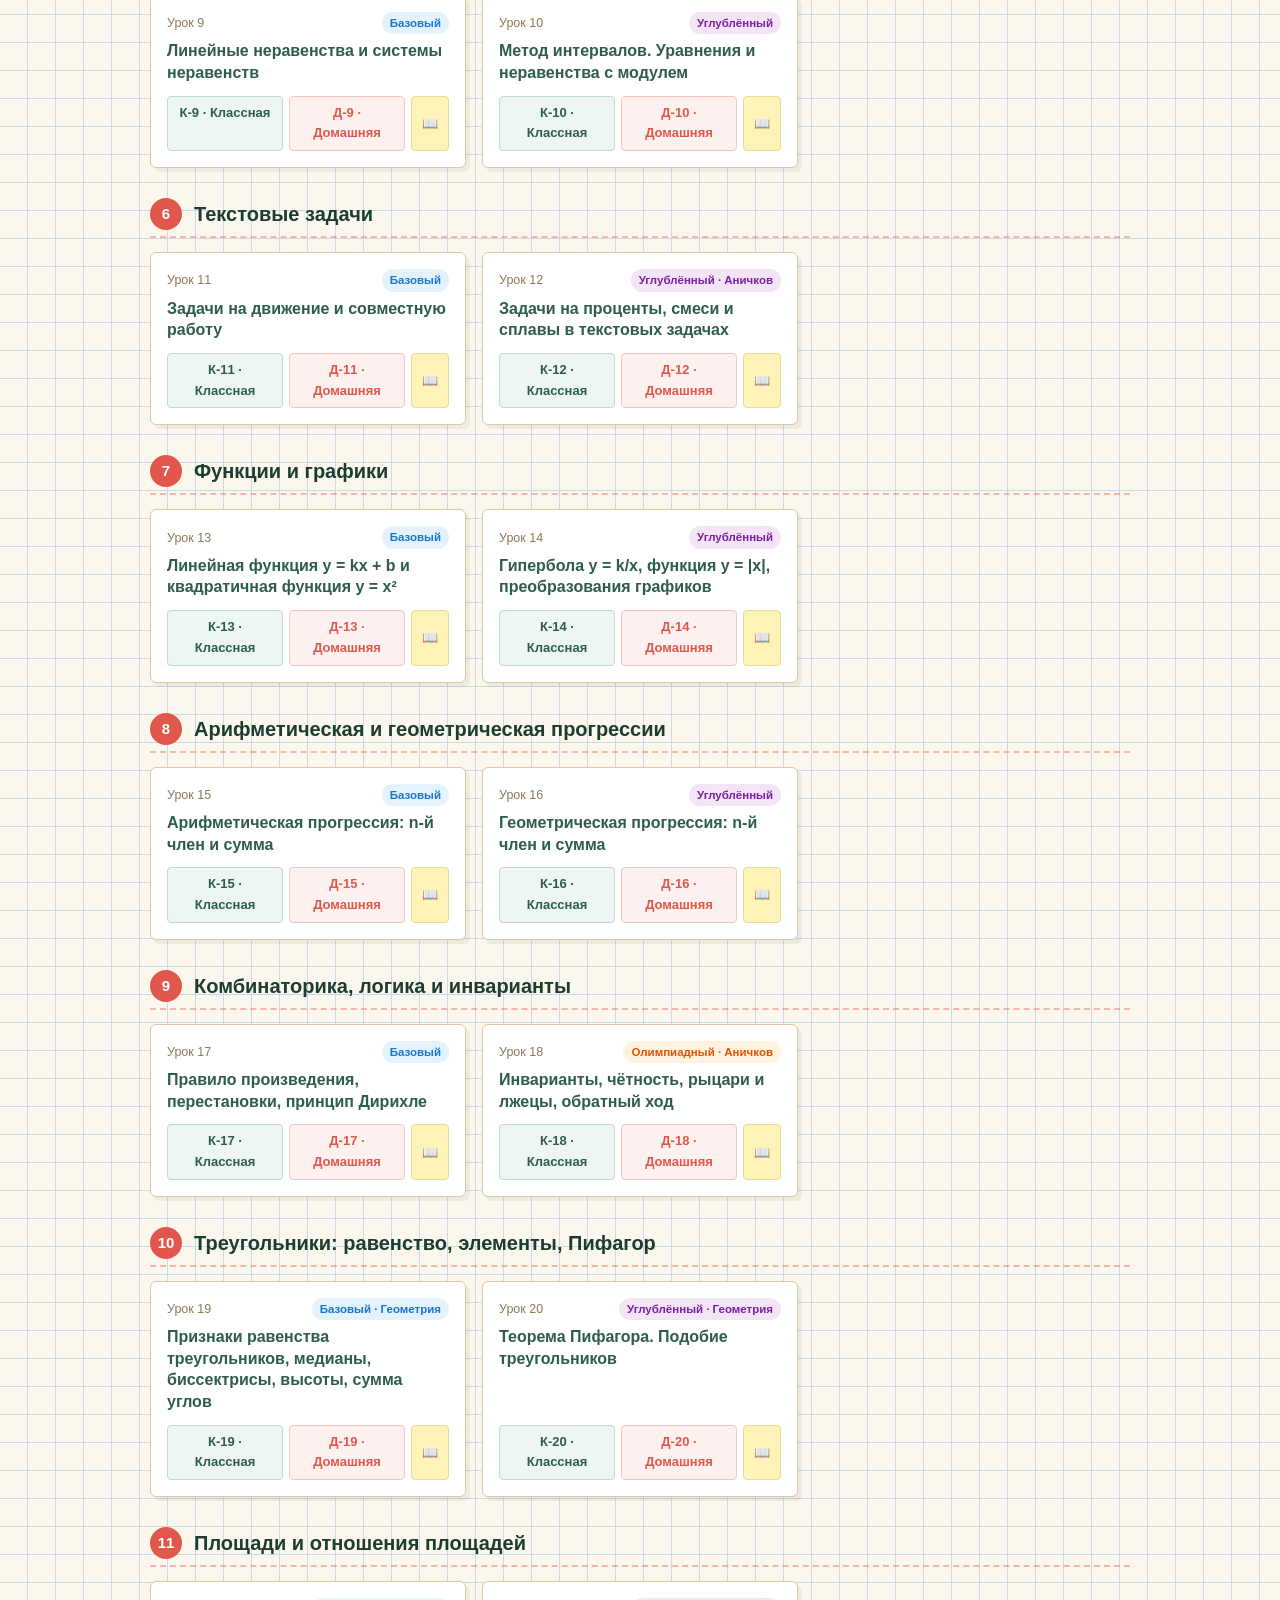
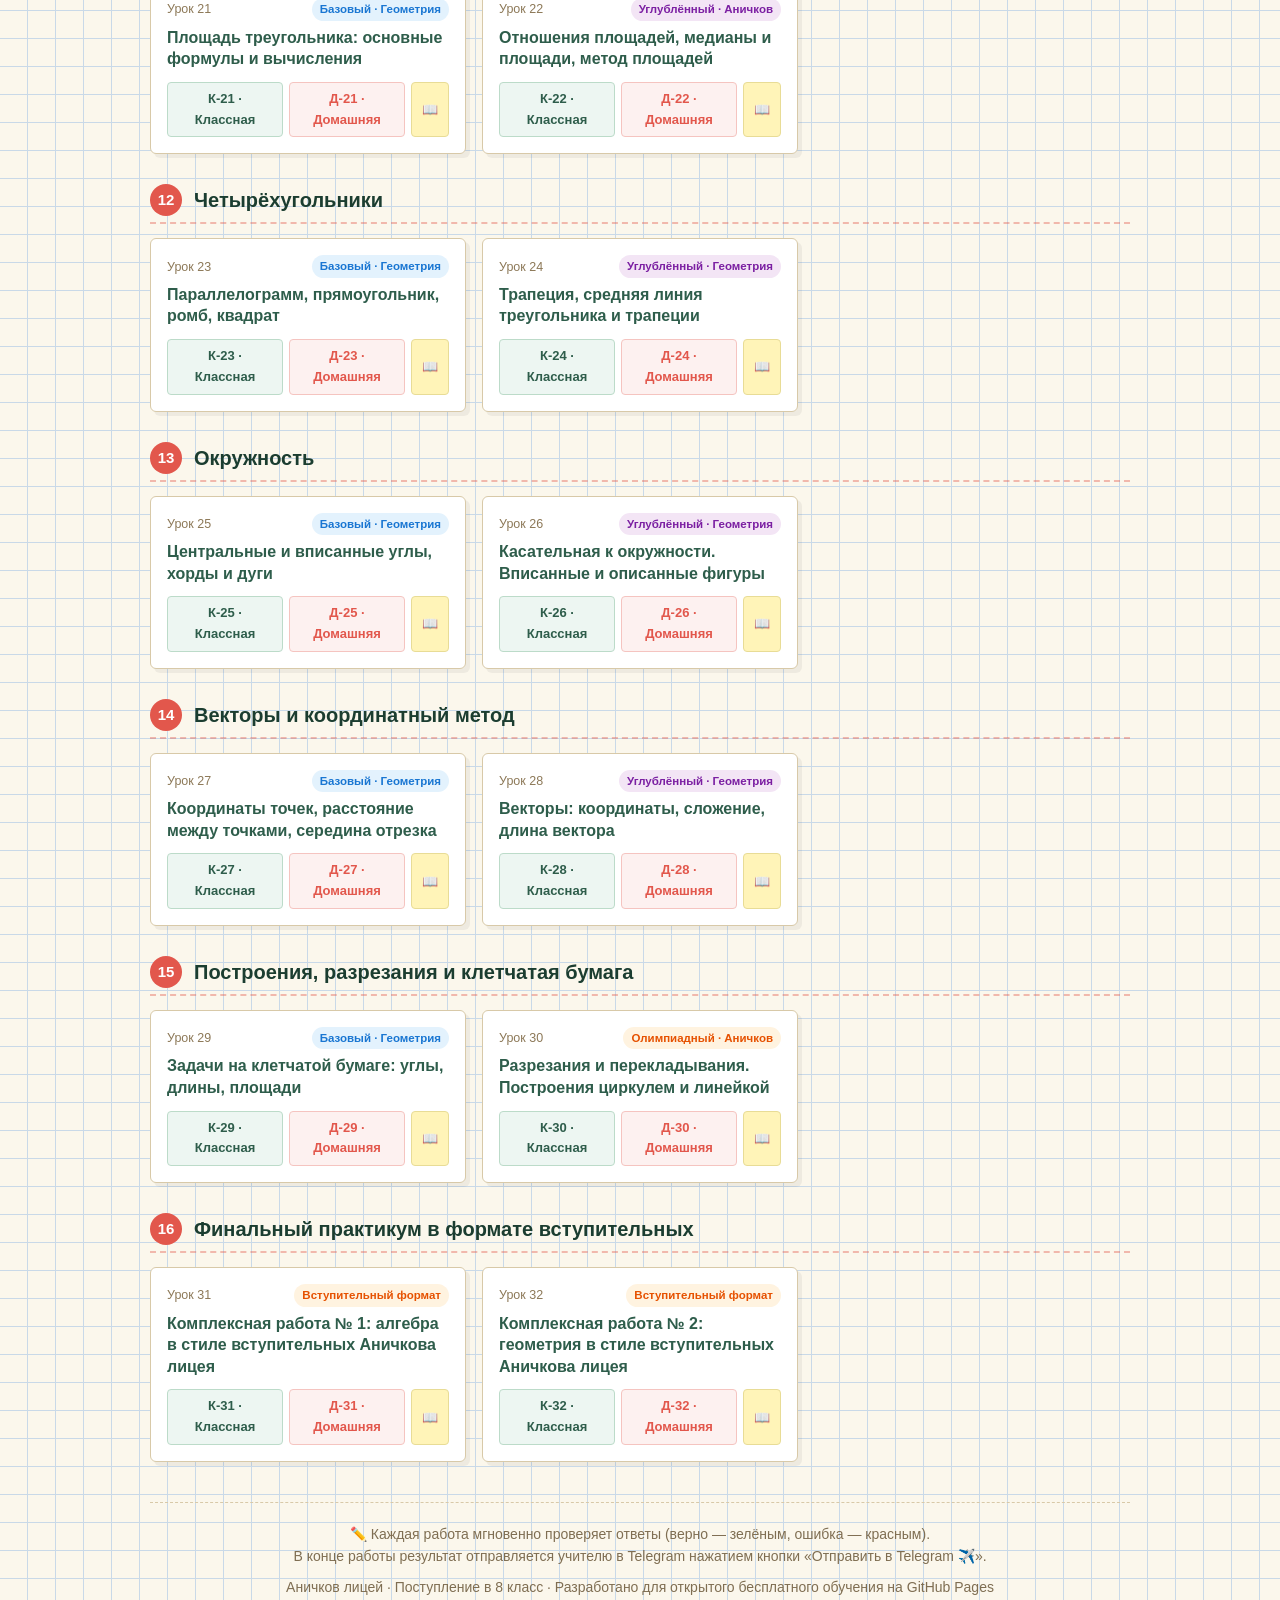
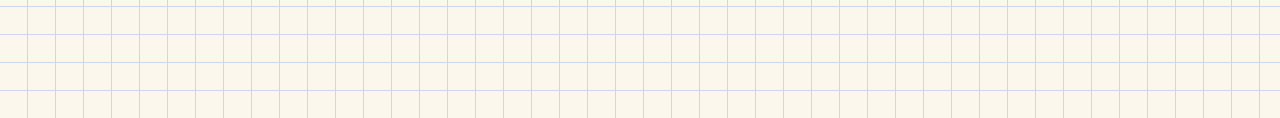
==== commit fef508d1: "Update index.html" ====
--- a/index.html
+++ b/index.html
@@ -3,9 +3,8 @@
 <head>
   <meta charset="UTF-8">
   <meta name="viewport" content="width=device-width, initial-scale=1.0">
-  <title>Поступление в 8 класс Аничкова лицея · Тренажёр по алгебре и геометрии</title>
-  <link rel="stylesheet" href="css/design-tokens.css">
-  <link rel="stylesheet" href="css/styles.css">
+  <title>Аничков лицей · Поступление в 8 класс · Тренажёр по математике</title>
+  <link rel="stylesheet" href="style.css">
   <link rel="icon" href="data:image/svg+xml,<svg xmlns='http://www.w3.org/2000/svg' viewBox='0 0 100 100'><text y='.9em' font-size='90'>📐</text></svg>">
 </head>
 <body>
@@ -14,15 +13,14 @@
     <!-- Верхняя панель -->
     <header class="site-header">
       <div class="top-bar">
-        <div>Вступительный экзамен в 8 класс · Алгебра + Геометрия · по архиву 2006–2026 и пособию Михлина</div>
+        <div>Аничков лицей (СПб) · Вступительные в 8 класс · Михлин Б.М. «Поступающим в ФМЛ» · Макарычев, Атанасян</div>
         <div style="display:flex; gap:10px; align-items:center;">
-          <a href="stats.html">📊 Статистика</a>
           <button class="btn-settings" onclick="openTelegramSettingsModal()">⚙️ Настройки Telegram</button>
         </div>
       </div>
 
-      <h1 class="main-title">📐 Аничков лицей · 8 класс · Уроки 1–33 (16 модулей)</h1>
-      <p class="subtitle">Интерактивный задачник-тренажёр: теория, классные работы и автоматическая проверка ДЗ с отправкой в Telegram</p>
+      <h1 class="main-title">📐 Аничков лицей · 8 класс · Уроки 1–32 (16 модулей)</h1>
+      <p class="subtitle">Интерактивный задачник-тренажёр по программе вступительных испытаний: алгебра и геометрия 7 класса, классные и домашние работы с отправкой в Telegram</p>
     </header>
 
     <!-- Баннер быстрого запуска тренажёра -->
@@ -38,20 +36,627 @@
 
     <!-- Панель фильтров по уровням -->
     <div class="filter-bar">
-      <button class="filter-btn active" data-filter="all" onclick="filterLessons('all', this)">Все уроки (1–33)</button>
+      <button class="filter-btn active" onclick="filterLessons('all', this)">Все уроки (1–32)</button>
       <button class="filter-btn" onclick="filterLessons('base', this)">Базовый уровень</button>
-      <button class="filter-btn" onclick="filterLessons('adv', this)">Углублённый</button>
-      <button class="filter-btn" onclick="filterLessons('oly', this)">Олимпиадные темы & Логика</button>
-      <button class="filter-btn" onclick="filterLessons('exam', this)">★ Задания экзамена</button>
+      <button class="filter-btn" onclick="filterLessons('adv', this)">Углублённый уровень</button>
+      <button class="filter-btn" onclick="filterLessons('oly', this)">Олимпиадные темы & Практикум</button>
     </div>
 
-    <!-- Список модулей и уроков (рендерится из data/lessons.json) -->
-    <main id="modulesContainer"></main>
+    <!-- Список модулей и уроков -->
+    <main id="modulesContainer">
+      <!-- Модуль 1 -->
+      <section class="module-block" data-module="1">
+        <div class="module-header">
+          <div class="module-num">1</div>
+          <h2 class="module-title">Рациональные вычисления и преобразования выражений</h2>
+        </div>
+        <div class="lesson-grid">
+          <div class="lesson-card" data-level="base">
+            <div class="lesson-top">
+              <div class="lesson-meta">
+                <span>Урок 1</span>
+                <span class="badge badge-base">Базовый</span>
+              </div>
+              <h4>Свойства действий, порядок действий, вычисления с дробями</h4>
+            </div>
+            <div class="lesson-actions">
+              <a href="trainer.html?variant=K-1" class="btn-lesson btn-cw">К-1 · Классная</a>
+              <a href="trainer.html?variant=D-1" class="btn-lesson btn-hw">Д-1 · Домашняя</a>
+              <button class="btn-lesson btn-theory" onclick="openTheoryModal(1)" title="Теория и памятка">📖</button>
+            </div>
+          </div>
+          <div class="lesson-card" data-level="adv">
+            <div class="lesson-top">
+              <div class="lesson-meta">
+                <span>Урок 2</span>
+                <span class="badge badge-adv">Углублённый</span>
+              </div>
+              <h4>Формулы сокращённого умножения и разложение на множители</h4>
+            </div>
+            <div class="lesson-actions">
+              <a href="trainer.html?variant=K-2" class="btn-lesson btn-cw">К-2 · Классная</a>
+              <a href="trainer.html?variant=D-2" class="btn-lesson btn-hw">Д-2 · Домашняя</a>
+              <button class="btn-lesson btn-theory" onclick="openTheoryModal(2)" title="Теория и памятка">📖</button>
+            </div>
+          </div>
+        </div>
+      </section>
+
+      <!-- Модуль 2 -->
+      <section class="module-block" data-module="2">
+        <div class="module-header">
+          <div class="module-num">2</div>
+          <h2 class="module-title">Пропорции, проценты, смеси и сплавы</h2>
+        </div>
+        <div class="lesson-grid">
+          <div class="lesson-card" data-level="base">
+            <div class="lesson-top">
+              <div class="lesson-meta">
+                <span>Урок 3</span>
+                <span class="badge badge-base">Базовый</span>
+              </div>
+              <h4>Пропорция и её свойство, проценты, процентное отношение</h4>
+            </div>
+            <div class="lesson-actions">
+              <a href="trainer.html?variant=K-3" class="btn-lesson btn-cw">К-3 · Классная</a>
+              <a href="trainer.html?variant=D-3" class="btn-lesson btn-hw">Д-3 · Домашняя</a>
+              <button class="btn-lesson btn-theory" onclick="openTheoryModal(3)" title="Теория и памятка">📖</button>
+            </div>
+          </div>
+          <div class="lesson-card" data-level="adv">
+            <div class="lesson-top">
+              <div class="lesson-meta">
+                <span>Урок 4</span>
+                <span class="badge badge-adv">Углублённый · Аничков</span>
+              </div>
+              <h4>Смеси, сплавы и концентрация. Задачи на выпаривание</h4>
+            </div>
+            <div class="lesson-actions">
+              <a href="trainer.html?variant=K-4" class="btn-lesson btn-cw">К-4 · Классная</a>
+              <a href="trainer.html?variant=D-4" class="btn-lesson btn-hw">Д-4 · Домашняя</a>
+              <button class="btn-lesson btn-theory" onclick="openTheoryModal(4)" title="Теория и памятка">📖</button>
+            </div>
+          </div>
+        </div>
+      </section>
+
+      <!-- Модуль 3 -->
+      <section class="module-block" data-module="3">
+        <div class="module-header">
+          <div class="module-num">3</div>
+          <h2 class="module-title">Степени и корни</h2>
+        </div>
+        <div class="lesson-grid">
+          <div class="lesson-card" data-level="base">
+            <div class="lesson-top">
+              <div class="lesson-meta">
+                <span>Урок 5</span>
+                <span class="badge badge-base">Базовый</span>
+              </div>
+              <h4>Степень с натуральным и целым показателем. Свойства степеней</h4>
+            </div>
+            <div class="lesson-actions">
+              <a href="trainer.html?variant=K-5" class="btn-lesson btn-cw">К-5 · Классная</a>
+              <a href="trainer.html?variant=D-5" class="btn-lesson btn-hw">Д-5 · Домашняя</a>
+              <button class="btn-lesson btn-theory" onclick="openTheoryModal(5)" title="Теория и памятка">📖</button>
+            </div>
+          </div>
+          <div class="lesson-card" data-level="adv">
+            <div class="lesson-top">
+              <div class="lesson-meta">
+                <span>Урок 6</span>
+                <span class="badge badge-adv">Углублённый</span>
+              </div>
+              <h4>Арифметический квадратный корень. Преобразование радикалов</h4>
+            </div>
+            <div class="lesson-actions">
+              <a href="trainer.html?variant=K-6" class="btn-lesson btn-cw">К-6 · Классная</a>
+              <a href="trainer.html?variant=D-6" class="btn-lesson btn-hw">Д-6 · Домашняя</a>
+              <button class="btn-lesson btn-theory" onclick="openTheoryModal(6)" title="Теория и памятка">📖</button>
+            </div>
+          </div>
+        </div>
+      </section>
+
+      <!-- Модуль 4 -->
+      <section class="module-block" data-module="4">
+        <div class="module-header">
+          <div class="module-num">4</div>
+          <h2 class="module-title">Уравнения и системы уравнений</h2>
+        </div>
+        <div class="lesson-grid">
+          <div class="lesson-card" data-level="base">
+            <div class="lesson-top">
+              <div class="lesson-meta">
+                <span>Урок 7</span>
+                <span class="badge badge-base">Базовый</span>
+              </div>
+              <h4>Линейные уравнения. Системы двух линейных уравнений</h4>
+            </div>
+            <div class="lesson-actions">
+              <a href="trainer.html?variant=K-7" class="btn-lesson btn-cw">К-7 · Классная</a>
+              <a href="trainer.html?variant=D-7" class="btn-lesson btn-hw">Д-7 · Домашняя</a>
+              <button class="btn-lesson btn-theory" onclick="openTheoryModal(7)" title="Теория и памятка">📖</button>
+            </div>
+          </div>
+          <div class="lesson-card" data-level="adv">
+            <div class="lesson-top">
+              <div class="lesson-meta">
+                <span>Урок 8</span>
+                <span class="badge badge-adv">Углублённый · Аничков</span>
+              </div>
+              <h4>Квадратные уравнения, теорема Виета, дробно-рациональные уравнения</h4>
+            </div>
+            <div class="lesson-actions">
+              <a href="trainer.html?variant=K-8" class="btn-lesson btn-cw">К-8 · Классная</a>
+              <a href="trainer.html?variant=D-8" class="btn-lesson btn-hw">Д-8 · Домашняя</a>
+              <button class="btn-lesson btn-theory" onclick="openTheoryModal(8)" title="Теория и памятка">📖</button>
+            </div>
+          </div>
+        </div>
+      </section>
+
+      <!-- Модуль 5 -->
+      <section class="module-block" data-module="5">
+        <div class="module-header">
+          <div class="module-num">5</div>
+          <h2 class="module-title">Неравенства и модуль</h2>
+        </div>
+        <div class="lesson-grid">
+          <div class="lesson-card" data-level="base">
+            <div class="lesson-top">
+              <div class="lesson-meta">
+                <span>Урок 9</span>
+                <span class="badge badge-base">Базовый</span>
+              </div>
+              <h4>Линейные неравенства и системы неравенств</h4>
+            </div>
+            <div class="lesson-actions">
+              <a href="trainer.html?variant=K-9" class="btn-lesson btn-cw">К-9 · Классная</a>
+              <a href="trainer.html?variant=D-9" class="btn-lesson btn-hw">Д-9 · Домашняя</a>
+              <button class="btn-lesson btn-theory" onclick="openTheoryModal(9)" title="Теория и памятка">📖</button>
+            </div>
+          </div>
+          <div class="lesson-card" data-level="adv">
+            <div class="lesson-top">
+              <div class="lesson-meta">
+                <span>Урок 10</span>
+                <span class="badge badge-adv">Углублённый</span>
+              </div>
+              <h4>Метод интервалов. Уравнения и неравенства с модулем</h4>
+            </div>
+            <div class="lesson-actions">
+              <a href="trainer.html?variant=K-10" class="btn-lesson btn-cw">К-10 · Классная</a>
+              <a href="trainer.html?variant=D-10" class="btn-lesson btn-hw">Д-10 · Домашняя</a>
+              <button class="btn-lesson btn-theory" onclick="openTheoryModal(10)" title="Теория и памятка">📖</button>
+            </div>
+          </div>
+        </div>
+      </section>
+
+      <!-- Модуль 6 -->
+      <section class="module-block" data-module="6">
+        <div class="module-header">
+          <div class="module-num">6</div>
+          <h2 class="module-title">Текстовые задачи</h2>
+        </div>
+        <div class="lesson-grid">
+          <div class="lesson-card" data-level="base">
+            <div class="lesson-top">
+              <div class="lesson-meta">
+                <span>Урок 11</span>
+                <span class="badge badge-base">Базовый</span>
+              </div>
+              <h4>Задачи на движение и совместную работу</h4>
+            </div>
+            <div class="lesson-actions">
+              <a href="trainer.html?variant=K-11" class="btn-lesson btn-cw">К-11 · Классная</a>
+              <a href="trainer.html?variant=D-11" class="btn-lesson btn-hw">Д-11 · Домашняя</a>
+              <button class="btn-lesson btn-theory" onclick="openTheoryModal(11)" title="Теория и памятка">📖</button>
+            </div>
+          </div>
+          <div class="lesson-card" data-level="adv">
+            <div class="lesson-top">
+              <div class="lesson-meta">
+                <span>Урок 12</span>
+                <span class="badge badge-adv">Углублённый · Аничков</span>
+              </div>
+              <h4>Задачи на проценты, смеси и сплавы в текстовых задачах</h4>
+            </div>
+            <div class="lesson-actions">
+              <a href="trainer.html?variant=K-12" class="btn-lesson btn-cw">К-12 · Классная</a>
+              <a href="trainer.html?variant=D-12" class="btn-lesson btn-hw">Д-12 · Домашняя</a>
+              <button class="btn-lesson btn-theory" onclick="openTheoryModal(12)" title="Теория и памятка">📖</button>
+            </div>
+          </div>
+        </div>
+      </section>
+
+      <!-- Модуль 7 -->
+      <section class="module-block" data-module="7">
+        <div class="module-header">
+          <div class="module-num">7</div>
+          <h2 class="module-title">Функции и графики</h2>
+        </div>
+        <div class="lesson-grid">
+          <div class="lesson-card" data-level="base">
+            <div class="lesson-top">
+              <div class="lesson-meta">
+                <span>Урок 13</span>
+                <span class="badge badge-base">Базовый</span>
+              </div>
+              <h4>Линейная функция y = kx + b и квадратичная функция y = x²</h4>
+            </div>
+            <div class="lesson-actions">
+              <a href="trainer.html?variant=K-13" class="btn-lesson btn-cw">К-13 · Классная</a>
+              <a href="trainer.html?variant=D-13" class="btn-lesson btn-hw">Д-13 · Домашняя</a>
+              <button class="btn-lesson btn-theory" onclick="openTheoryModal(13)" title="Теория и памятка">📖</button>
+            </div>
+          </div>
+          <div class="lesson-card" data-level="adv">
+            <div class="lesson-top">
+              <div class="lesson-meta">
+                <span>Урок 14</span>
+                <span class="badge badge-adv">Углублённый</span>
+              </div>
+              <h4>Гипербола y = k/x, функция y = |x|, преобразования графиков</h4>
+            </div>
+            <div class="lesson-actions">
+              <a href="trainer.html?variant=K-14" class="btn-lesson btn-cw">К-14 · Классная</a>
+              <a href="trainer.html?variant=D-14" class="btn-lesson btn-hw">Д-14 · Домашняя</a>
+              <button class="btn-lesson btn-theory" onclick="openTheoryModal(14)" title="Теория и памятка">📖</button>
+            </div>
+          </div>
+        </div>
+      </section>
+
+      <!-- Модуль 8 -->
+      <section class="module-block" data-module="8">
+        <div class="module-header">
+          <div class="module-num">8</div>
+          <h2 class="module-title">Арифметическая и геометрическая прогрессии</h2>
+        </div>
+        <div class="lesson-grid">
+          <div class="lesson-card" data-level="base">
+            <div class="lesson-top">
+              <div class="lesson-meta">
+                <span>Урок 15</span>
+                <span class="badge badge-base">Базовый</span>
+              </div>
+              <h4>Арифметическая прогрессия: n-й член и сумма</h4>
+            </div>
+            <div class="lesson-actions">
+              <a href="trainer.html?variant=K-15" class="btn-lesson btn-cw">К-15 · Классная</a>
+              <a href="trainer.html?variant=D-15" class="btn-lesson btn-hw">Д-15 · Домашняя</a>
+              <button class="btn-lesson btn-theory" onclick="openTheoryModal(15)" title="Теория и памятка">📖</button>
+            </div>
+          </div>
+          <div class="lesson-card" data-level="adv">
+            <div class="lesson-top">
+              <div class="lesson-meta">
+                <span>Урок 16</span>
+                <span class="badge badge-adv">Углублённый</span>
+              </div>
+              <h4>Геометрическая прогрессия: n-й член и сумма</h4>
+            </div>
+            <div class="lesson-actions">
+              <a href="trainer.html?variant=K-16" class="btn-lesson btn-cw">К-16 · Классная</a>
+              <a href="trainer.html?variant=D-16" class="btn-lesson btn-hw">Д-16 · Домашняя</a>
+              <button class="btn-lesson btn-theory" onclick="openTheoryModal(16)" title="Теория и памятка">📖</button>
+            </div>
+          </div>
+        </div>
+      </section>
+
+      <!-- Модуль 9 -->
+      <section class="module-block" data-module="9">
+        <div class="module-header">
+          <div class="module-num">9</div>
+          <h2 class="module-title">Комбинаторика, логика и инварианты</h2>
+        </div>
+        <div class="lesson-grid">
+          <div class="lesson-card" data-level="base">
+            <div class="lesson-top">
+              <div class="lesson-meta">
+                <span>Урок 17</span>
+                <span class="badge badge-base">Базовый</span>
+              </div>
+              <h4>Правило произведения, перестановки, принцип Дирихле</h4>
+            </div>
+            <div class="lesson-actions">
+              <a href="trainer.html?variant=K-17" class="btn-lesson btn-cw">К-17 · Классная</a>
+              <a href="trainer.html?variant=D-17" class="btn-lesson btn-hw">Д-17 · Домашняя</a>
+              <button class="btn-lesson btn-theory" onclick="openTheoryModal(17)" title="Теория и памятка">📖</button>
+            </div>
+          </div>
+          <div class="lesson-card" data-level="oly">
+            <div class="lesson-top">
+              <div class="lesson-meta">
+                <span>Урок 18</span>
+                <span class="badge badge-oly">Олимпиадный · Аничков</span>
+              </div>
+              <h4>Инварианты, чётность, рыцари и лжецы, обратный ход</h4>
+            </div>
+            <div class="lesson-actions">
+              <a href="trainer.html?variant=K-18" class="btn-lesson btn-cw">К-18 · Классная</a>
+              <a href="trainer.html?variant=D-18" class="btn-lesson btn-hw">Д-18 · Домашняя</a>
+              <button class="btn-lesson btn-theory" onclick="openTheoryModal(18)" title="Теория и памятка">📖</button>
+            </div>
+          </div>
+        </div>
+      </section>
+
+      <!-- Модуль 10 -->
+      <section class="module-block" data-module="10">
+        <div class="module-header">
+          <div class="module-num">10</div>
+          <h2 class="module-title">Треугольники: равенство, элементы, Пифагор</h2>
+        </div>
+        <div class="lesson-grid">
+          <div class="lesson-card" data-level="base">
+            <div class="lesson-top">
+              <div class="lesson-meta">
+                <span>Урок 19</span>
+                <span class="badge badge-base">Базовый · Геометрия</span>
+              </div>
+              <h4>Признаки равенства треугольников, медианы, биссектрисы, высоты, сумма углов</h4>
+            </div>
+            <div class="lesson-actions">
+              <a href="trainer.html?variant=K-19" class="btn-lesson btn-cw">К-19 · Классная</a>
+              <a href="trainer.html?variant=D-19" class="btn-lesson btn-hw">Д-19 · Домашняя</a>
+              <button class="btn-lesson btn-theory" onclick="openTheoryModal(19)" title="Теория и памятка">📖</button>
+            </div>
+          </div>
+          <div class="lesson-card" data-level="adv">
+            <div class="lesson-top">
+              <div class="lesson-meta">
+                <span>Урок 20</span>
+                <span class="badge badge-adv">Углублённый · Геометрия</span>
+              </div>
+              <h4>Теорема Пифагора. Подобие треугольников</h4>
+            </div>
+            <div class="lesson-actions">
+              <a href="trainer.html?variant=K-20" class="btn-lesson btn-cw">К-20 · Классная</a>
+              <a href="trainer.html?variant=D-20" class="btn-lesson btn-hw">Д-20 · Домашняя</a>
+              <button class="btn-lesson btn-theory" onclick="openTheoryModal(20)" title="Теория и памятка">📖</button>
+            </div>
+          </div>
+        </div>
+      </section>
+
+      <!-- Модуль 11 -->
+      <section class="module-block" data-module="11">
+        <div class="module-header">
+          <div class="module-num">11</div>
+          <h2 class="module-title">Площади и отношения площадей</h2>
+        </div>
+        <div class="lesson-grid">
+          <div class="lesson-card" data-level="base">
+            <div class="lesson-top">
+              <div class="lesson-meta">
+                <span>Урок 21</span>
+                <span class="badge badge-base">Базовый · Геометрия</span>
+              </div>
+              <h4>Площадь треугольника: основные формулы и вычисления</h4>
+            </div>
+            <div class="lesson-actions">
+              <a href="trainer.html?variant=K-21" class="btn-lesson btn-cw">К-21 · Классная</a>
+              <a href="trainer.html?variant=D-21" class="btn-lesson btn-hw">Д-21 · Домашняя</a>
+              <button class="btn-lesson btn-theory" onclick="openTheoryModal(21)" title="Теория и памятка">📖</button>
+            </div>
+          </div>
+          <div class="lesson-card" data-level="adv">
+            <div class="lesson-top">
+              <div class="lesson-meta">
+                <span>Урок 22</span>
+                <span class="badge badge-adv">Углублённый · Аничков</span>
+              </div>
+              <h4>Отношения площадей, медианы и площади, метод площадей</h4>
+            </div>
+            <div class="lesson-actions">
+              <a href="trainer.html?variant=K-22" class="btn-lesson btn-cw">К-22 · Классная</a>
+              <a href="trainer.html?variant=D-22" class="btn-lesson btn-hw">Д-22 · Домашняя</a>
+              <button class="btn-lesson btn-theory" onclick="openTheoryModal(22)" title="Теория и памятка">📖</button>
+            </div>
+          </div>
+        </div>
+      </section>
+
+      <!-- Модуль 12 -->
+      <section class="module-block" data-module="12">
+        <div class="module-header">
+          <div class="module-num">12</div>
+          <h2 class="module-title">Четырёхугольники</h2>
+        </div>
+        <div class="lesson-grid">
+          <div class="lesson-card" data-level="base">
+            <div class="lesson-top">
+              <div class="lesson-meta">
+                <span>Урок 23</span>
+                <span class="badge badge-base">Базовый · Геометрия</span>
+              </div>
+              <h4>Параллелограмм, прямоугольник, ромб, квадрат</h4>
+            </div>
+            <div class="lesson-actions">
+              <a href="trainer.html?variant=K-23" class="btn-lesson btn-cw">К-23 · Классная</a>
+              <a href="trainer.html?variant=D-23" class="btn-lesson btn-hw">Д-23 · Домашняя</a>
+              <button class="btn-lesson btn-theory" onclick="openTheoryModal(23)" title="Теория и памятка">📖</button>
+            </div>
+          </div>
+          <div class="lesson-card" data-level="adv">
+            <div class="lesson-top">
+              <div class="lesson-meta">
+                <span>Урок 24</span>
+                <span class="badge badge-adv">Углублённый · Геометрия</span>
+              </div>
+              <h4>Трапеция, средняя линия треугольника и трапеции</h4>
+            </div>
+            <div class="lesson-actions">
+              <a href="trainer.html?variant=K-24" class="btn-lesson btn-cw">К-24 · Классная</a>
+              <a href="trainer.html?variant=D-24" class="btn-lesson btn-hw">Д-24 · Домашняя</a>
+              <button class="btn-lesson btn-theory" onclick="openTheoryModal(24)" title="Теория и памятка">📖</button>
+            </div>
+          </div>
+        </div>
+      </section>
+
+      <!-- Модуль 13 -->
+      <section class="module-block" data-module="13">
+        <div class="module-header">
+          <div class="module-num">13</div>
+          <h2 class="module-title">Окружность</h2>
+        </div>
+        <div class="lesson-grid">
+          <div class="lesson-card" data-level="base">
+            <div class="lesson-top">
+              <div class="lesson-meta">
+                <span>Урок 25</span>
+                <span class="badge badge-base">Базовый · Геометрия</span>
+              </div>
+              <h4>Центральные и вписанные углы, хорды и дуги</h4>
+            </div>
+            <div class="lesson-actions">
+              <a href="trainer.html?variant=K-25" class="btn-lesson btn-cw">К-25 · Классная</a>
+              <a href="trainer.html?variant=D-25" class="btn-lesson btn-hw">Д-25 · Домашняя</a>
+              <button class="btn-lesson btn-theory" onclick="openTheoryModal(25)" title="Теория и памятка">📖</button>
+            </div>
+          </div>
+          <div class="lesson-card" data-level="adv">
+            <div class="lesson-top">
+              <div class="lesson-meta">
+                <span>Урок 26</span>
+                <span class="badge badge-adv">Углублённый · Геометрия</span>
+              </div>
+              <h4>Касательная к окружности. Вписанные и описанные фигуры</h4>
+            </div>
+            <div class="lesson-actions">
+              <a href="trainer.html?variant=K-26" class="btn-lesson btn-cw">К-26 · Классная</a>
+              <a href="trainer.html?variant=D-26" class="btn-lesson btn-hw">Д-26 · Домашняя</a>
+              <button class="btn-lesson btn-theory" onclick="openTheoryModal(26)" title="Теория и памятка">📖</button>
+            </div>
+          </div>
+        </div>
+      </section>
+
+      <!-- Модуль 14 -->
+      <section class="module-block" data-module="14">
+        <div class="module-header">
+          <div class="module-num">14</div>
+          <h2 class="module-title">Векторы и координатный метод</h2>
+        </div>
+        <div class="lesson-grid">
+          <div class="lesson-card" data-level="base">
+            <div class="lesson-top">
+              <div class="lesson-meta">
+                <span>Урок 27</span>
+                <span class="badge badge-base">Базовый · Геометрия</span>
+              </div>
+              <h4>Координаты точек, расстояние между точками, середина отрезка</h4>
+            </div>
+            <div class="lesson-actions">
+              <a href="trainer.html?variant=K-27" class="btn-lesson btn-cw">К-27 · Классная</a>
+              <a href="trainer.html?variant=D-27" class="btn-lesson btn-hw">Д-27 · Домашняя</a>
+              <button class="btn-lesson btn-theory" onclick="openTheoryModal(27)" title="Теория и памятка">📖</button>
+            </div>
+          </div>
+          <div class="lesson-card" data-level="adv">
+            <div class="lesson-top">
+              <div class="lesson-meta">
+                <span>Урок 28</span>
+                <span class="badge badge-adv">Углублённый · Геометрия</span>
+              </div>
+              <h4>Векторы: координаты, сложение, длина вектора</h4>
+            </div>
+            <div class="lesson-actions">
+              <a href="trainer.html?variant=K-28" class="btn-lesson btn-cw">К-28 · Классная</a>
+              <a href="trainer.html?variant=D-28" class="btn-lesson btn-hw">Д-28 · Домашняя</a>
+              <button class="btn-lesson btn-theory" onclick="openTheoryModal(28)" title="Теория и памятка">📖</button>
+            </div>
+          </div>
+        </div>
+      </section>
+
+      <!-- Модуль 15 -->
+      <section class="module-block" data-module="15">
+        <div class="module-header">
+          <div class="module-num">15</div>
+          <h2 class="module-title">Построения, разрезания и клетчатая бумага</h2>
+        </div>
+        <div class="lesson-grid">
+          <div class="lesson-card" data-level="base">
+            <div class="lesson-top">
+              <div class="lesson-meta">
+                <span>Урок 29</span>
+                <span class="badge badge-base">Базовый · Геометрия</span>
+              </div>
+              <h4>Задачи на клетчатой бумаге: углы, длины, площади</h4>
+            </div>
+            <div class="lesson-actions">
+              <a href="trainer.html?variant=K-29" class="btn-lesson btn-cw">К-29 · Классная</a>
+              <a href="trainer.html?variant=D-29" class="btn-lesson btn-hw">Д-29 · Домашняя</a>
+              <button class="btn-lesson btn-theory" onclick="openTheoryModal(29)" title="Теория и памятка">📖</button>
+            </div>
+          </div>
+          <div class="lesson-card" data-level="oly">
+            <div class="lesson-top">
+              <div class="lesson-meta">
+                <span>Урок 30</span>
+                <span class="badge badge-oly">Олимпиадный · Аничков</span>
+              </div>
+              <h4>Разрезания и перекладывания. Построения циркулем и линейкой</h4>
+            </div>
+            <div class="lesson-actions">
+              <a href="trainer.html?variant=K-30" class="btn-lesson btn-cw">К-30 · Классная</a>
+              <a href="trainer.html?variant=D-30" class="btn-lesson btn-hw">Д-30 · Домашняя</a>
+              <button class="btn-lesson btn-theory" onclick="openTheoryModal(30)" title="Теория и памятка">📖</button>
+            </div>
+          </div>
+        </div>
+      </section>
+
+      <!-- Модуль 16 -->
+      <section class="module-block" data-module="16">
+        <div class="module-header">
+          <div class="module-num">16</div>
+          <h2 class="module-title">Финальный практикум в формате вступительных</h2>
+        </div>
+        <div class="lesson-grid">
+          <div class="lesson-card" data-level="oly">
+            <div class="lesson-top">
+              <div class="lesson-meta">
+                <span>Урок 31</span>
+                <span class="badge badge-oly">Вступительный формат</span>
+              </div>
+              <h4>Комплексная работа № 1: алгебра в стиле вступительных Аничкова лицея</h4>
+            </div>
+            <div class="lesson-actions">
+              <a href="trainer.html?variant=K-31" class="btn-lesson btn-cw">К-31 · Классная</a>
+              <a href="trainer.html?variant=D-31" class="btn-lesson btn-hw">Д-31 · Домашняя</a>
+              <button class="btn-lesson btn-theory" onclick="openTheoryModal(31)" title="Теория и памятка">📖</button>
+            </div>
+          </div>
+          <div class="lesson-card" data-level="oly">
+            <div class="lesson-top">
+              <div class="lesson-meta">
+                <span>Урок 32</span>
+                <span class="badge badge-oly">Вступительный формат</span>
+              </div>
+              <h4>Комплексная работа № 2: геометрия в стиле вступительных Аничкова лицея</h4>
+            </div>
+            <div class="lesson-actions">
+              <a href="trainer.html?variant=K-32" class="btn-lesson btn-cw">К-32 · Классная</a>
+              <a href="trainer.html?variant=D-32" class="btn-lesson btn-hw">Д-32 · Домашняя</a>
+              <button class="btn-lesson btn-theory" onclick="openTheoryModal(32)" title="Теория и памятка">📖</button>
+            </div>
+          </div>
+        </div>
+      </section>
+    </main>
 
     <footer style="margin-top: 40px; text-align: center; font-size: 14px; color: #7f6e52; border-top: 1px dashed #d8c9a8; padding-top: 20px;">
       <p>✏️ Каждая работа мгновенно проверяет ответы (верно — зелёным, ошибка — красным).</p>
       <p>В конце работы результат отправляется учителю в Telegram нажатием кнопки «Отправить в Telegram ✈️».</p>
-      <p style="margin-top:8px;">Банк задач составлен по архиву вступительных работ Аничкова лицея 2006–2026 гг. и пособию Л.С. Михлина · Бесплатно на GitHub Pages</p>
+      <p style="margin-top:8px;">Аничков лицей · Поступление в 8 класс · Разработано для открытого бесплатного обучения на GitHub Pages</p>
     </footer>
   </div>
 
@@ -68,9 +673,9 @@
     <div class="modal-box">
       <button class="modal-close" onclick="closeTelegramSettingsModal()">×</button>
       <h3 class="modal-title">⚙️ Настройки Telegram для учителя</h3>
-
+      
       <p style="font-size:15px; margin-bottom:14px; color:#4a3f2b;">
-        Результаты ДЗ отправляются через бот
+        Результаты ДЗ отправляются через официальный бот 
         <a href="https://t.me/ZVEROKZVEROKBOT" target="_blank" style="color:var(--chalk); font-weight:bold;">@ZVEROKZVEROKBOT</a>.
       </p>
 
@@ -83,8 +688,8 @@
 
       <div style="display:flex; flex-direction:column; gap:10px;">
         <label for="settingChatId" style="font-weight:bold; font-size:15px;">Ваш Telegram Chat ID (или ID группы):</label>
-        <input type="text" id="settingChatId" class="student-name-input" placeholder="Например: 123456789" style="font-size:16px;">
-
+        <input type="text" id="settingChatId" class="student-name-input" placeholder="Например: 7928474241" style="font-size:16px;">
+        
         <div style="display:flex; gap:10px; flex-wrap:wrap; margin-top:8px;">
           <button class="btn-hero" onclick="saveTelegramSettings()" style="padding:8px 18px; font-size:14.5px;">Сохранить в браузере 💾</button>
           <button class="btn-send-tg" onclick="testTelegramPing()" style="padding:8px 18px; font-size:14.5px;">Проверить связь 🔔</button>
@@ -94,10 +699,38 @@
     </div>
   </div>
 
-  <script src="js/config.js"></script>
-  <script src="js/tasks.js"></script>
-  <script src="js/checker.js"></script>
-  <script src="js/telegram.js"></script>
-  <script src="js/app.js"></script>
+  <script src="config.js"></script>
+  <script src="theory.js"></script>
+  <script src="tasks.js"></script>
+  <script src="script.js"></script>
+  <script>
+    // Фильтрация карточек по уровню
+    function filterLessons(level, btn) {
+      $$(".filter-btn").forEach(b => b.classList.remove("active"));
+      btn.classList.add("active");
+
+      const cards = $$(".lesson-card");
+      cards.forEach(card => {
+        const cardLevel = card.dataset.level;
+        if (level === "all") {
+          card.style.display = "flex";
+        } else if (level === "base" && cardLevel === "base") {
+          card.style.display = "flex";
+        } else if (level === "adv" && (cardLevel === "adv" || cardLevel === "oly")) {
+          card.style.display = "flex";
+        } else if (level === "oly" && cardLevel === "oly") {
+          card.style.display = "flex";
+        } else {
+          card.style.display = "none";
+        }
+      });
+
+      // Скрывать пустые модули
+      $$(".module-block").forEach(mod => {
+        const visibleCards = mod.querySelectorAll('.lesson-card:not([style*="display: none"])');
+        mod.style.display = visibleCards.length === 0 ? "none" : "block";
+      });
+    }
+  </script>
 </body>
 </html>
--- a/style.css
+++ b/style.css
@@ -0,0 +1,890 @@
+/* ============================================================
+ * STYLE.CSS — МАТЕМАТИЧЕСКИЙ ТРЕНАЖЁР 6 КЛАССА
+ * Тетрадь в клетку, красные поля, меловая доска, стикеры
+ * Полная адаптивность (мобильные, планшеты, десктоп)
+ * ============================================================ */
+
+:root {
+  --paper: #FBF7EC;       /* тёплый оттенок тетрадной бумаги */
+  --grid: #C9D9E8;        /* линии тетрадной клетки */
+  --red: #E2574C;         /* красные поля тетради */
+  --red-hover: #cf3b30;
+  --pencil: #2B2B2B;      /* цвет грифеля карандаша */
+  --chalk: #2E5D4B;       /* тёмно-зелёная меловая доска */
+  --chalk-dark: #1b3d30;
+  --chalk-light: #43836b;
+  --sticky: #FFF4B8;      /* жёлтый стикер для заметок */
+  --sticky-border: #E8DC96;
+  --green: #1F7A4D;       /* верный ответ */
+  --green-light: #e6f7ee;
+  --bad: #C2402F;         /* ошибка */
+  --bad-light: #fbeae8;
+  --border-card: #d8c9a8;
+  --font-hand: "Segoe Print", "Comic Sans MS", "Chalkboard SE", "Segoe UI", cursive, sans-serif;
+  --font-main: -apple-system, BlinkMacSystemFont, "Segoe UI", Roboto, Helvetica, Arial, sans-serif;
+}
+
+* {
+  box-sizing: border-box;
+  margin: 0;
+  padding: 0;
+}
+
+html {
+  scroll-behavior: smooth;
+}
+
+body {
+  font-family: var(--font-hand);
+  color: var(--pencil);
+  background-color: var(--paper);
+  background-image:
+    repeating-linear-gradient(0deg, transparent 0 27px, var(--grid) 27px 28px),
+    repeating-linear-gradient(90deg, transparent 0 27px, var(--grid) 27px 28px);
+  min-height: 100vh;
+  padding: 24px 14px 120px;
+  line-height: 1.6;
+}
+
+/* Ограничитель ширины */
+.container {
+  max-width: 980px;
+  margin: 0 auto;
+  position: relative;
+}
+
+/* ==================== ВЕРХНЯЯ ШАПКА ==================== */
+.site-header {
+  margin-bottom: 24px;
+}
+
+.top-bar {
+  display: flex;
+  justify-content: space-between;
+  align-items: center;
+  flex-wrap: wrap;
+  gap: 12px;
+  margin-bottom: 12px;
+  font-size: 14px;
+  color: #7c6a4b;
+}
+
+.top-bar a {
+  color: var(--chalk);
+  text-decoration: none;
+  font-weight: bold;
+  border-bottom: 1.5px dotted var(--chalk);
+  transition: color 0.2s;
+}
+
+.top-bar a:hover {
+  color: var(--red);
+  border-color: var(--red);
+}
+
+.btn-settings {
+  background: var(--sticky);
+  border: 1px solid var(--sticky-border);
+  border-radius: 6px;
+  padding: 5px 12px;
+  font-family: var(--font-hand);
+  font-size: 13.5px;
+  cursor: pointer;
+  box-shadow: 2px 2px 0 rgba(0,0,0,0.06);
+  transition: transform 0.15s, background-color 0.2s;
+}
+
+.btn-settings:hover {
+  background: #fae89b;
+  transform: translateY(-1px);
+}
+
+.main-title {
+  font-size: clamp(24px, 4vw, 36px);
+  color: var(--chalk-dark);
+  text-decoration: underline;
+  text-decoration-style: wavy;
+  text-decoration-color: rgba(46, 93, 75, 0.45);
+  text-underline-offset: 8px;
+  margin-bottom: 6px;
+}
+
+.subtitle {
+  font-size: 16px;
+  color: #6a583d;
+  margin-bottom: 18px;
+}
+
+/* ==================== БАННЕР ТРЕНАЖЁРА ==================== */
+.hero-banner {
+  background: #ffffff;
+  border: 2px solid var(--chalk);
+  border-radius: 8px;
+  padding: 20px 24px;
+  margin-bottom: 28px;
+  box-shadow: 6px 6px 0 rgba(46, 93, 75, 0.15);
+  display: flex;
+  justify-content: space-between;
+  align-items: center;
+  flex-wrap: wrap;
+  gap: 16px;
+}
+
+.hero-banner h3 {
+  color: var(--chalk);
+  font-size: 20px;
+  margin-bottom: 4px;
+}
+
+.hero-banner p {
+  font-size: 14.5px;
+  color: #4f422e;
+}
+
+.btn-hero {
+  display: inline-block;
+  background: var(--chalk);
+  color: #ffffff !important;
+  text-decoration: none !important;
+  padding: 10px 22px;
+  border-radius: 6px;
+  font-size: 16px;
+  font-weight: bold;
+  box-shadow: 3px 3px 0 rgba(0,0,0,0.15);
+  transition: background-color 0.2s, transform 0.15s;
+}
+
+.btn-hero:hover {
+  background: var(--chalk-light);
+  transform: translateY(-2px);
+}
+
+/* ==================== ФИЛЬТРЫ ТЕМ ==================== */
+.filter-bar {
+  display: flex;
+  gap: 8px;
+  flex-wrap: wrap;
+  margin-bottom: 22px;
+}
+
+.filter-btn {
+  background: var(--paper);
+  border: 1.5px solid var(--border-card);
+  border-radius: 20px;
+  padding: 6px 16px;
+  font-family: var(--font-hand);
+  font-size: 14px;
+  color: var(--pencil);
+  cursor: pointer;
+  transition: all 0.2s;
+}
+
+.filter-btn:hover {
+  border-color: var(--red);
+  background: #fff;
+}
+
+.filter-btn.active {
+  background: var(--red);
+  color: #fff;
+  border-color: var(--red);
+  box-shadow: 2px 2px 0 rgba(0,0,0,0.1);
+}
+
+/* ==================== МОДУЛИ И УРОКИ ==================== */
+.module-block {
+  margin-bottom: 30px;
+}
+
+.module-header {
+  display: flex;
+  align-items: center;
+  gap: 12px;
+  margin-bottom: 14px;
+  padding-bottom: 6px;
+  border-bottom: 2px dashed rgba(226, 87, 76, 0.4);
+}
+
+.module-num {
+  background: var(--red);
+  color: #fff;
+  border-radius: 50%;
+  width: 32px;
+  height: 32px;
+  display: flex;
+  align-items: center;
+  justify-content: center;
+  font-weight: bold;
+  font-size: 15px;
+}
+
+.module-title {
+  font-size: 20px;
+  color: var(--chalk-dark);
+}
+
+.lesson-grid {
+  display: grid;
+  grid-template-columns: repeat(auto-fill, minmax(290px, 1fr));
+  gap: 16px;
+}
+
+.lesson-card {
+  background: #ffffff;
+  border: 1px solid var(--border-card);
+  border-radius: 6px;
+  padding: 16px;
+  box-shadow: 4px 4px 0 rgba(0,0,0,0.05);
+  display: flex;
+  flex-direction: column;
+  justify-content: space-between;
+  transition: transform 0.15s, box-shadow 0.2s;
+}
+
+.lesson-card:hover {
+  transform: translateY(-2px);
+  box-shadow: 5px 6px 0 rgba(0,0,0,0.09);
+}
+
+.lesson-top {
+  margin-bottom: 12px;
+}
+
+.lesson-meta {
+  display: flex;
+  justify-content: space-between;
+  align-items: center;
+  margin-bottom: 6px;
+  font-size: 12.5px;
+  color: #8c7857;
+}
+
+.badge {
+  display: inline-block;
+  padding: 2px 8px;
+  border-radius: 12px;
+  font-size: 11.5px;
+  font-weight: bold;
+}
+
+.badge-base { background: #e3f2fd; color: #1976d2; }
+.badge-adv { background: #f3e5f5; color: #7b1fa2; }
+.badge-oly { background: #fff3e0; color: #e65100; }
+
+.lesson-card h4 {
+  font-size: 16px;
+  color: var(--chalk);
+  line-height: 1.35;
+}
+
+.lesson-actions {
+  display: flex;
+  gap: 6px;
+  flex-wrap: wrap;
+}
+
+.btn-lesson {
+  flex: 1;
+  text-align: center;
+  padding: 6px 8px;
+  border-radius: 4px;
+  font-size: 13px;
+  font-weight: bold;
+  text-decoration: none;
+  cursor: pointer;
+  border: 1.5px solid transparent;
+  transition: all 0.15s;
+}
+
+.btn-cw {
+  background: #edf6f2;
+  color: var(--chalk);
+  border-color: #bcdbc9;
+}
+.btn-cw:hover {
+  background: var(--chalk);
+  color: #fff;
+}
+
+.btn-hw {
+  background: #fdf1f0;
+  color: var(--red);
+  border-color: #f5c4c0;
+}
+.btn-hw:hover {
+  background: var(--red);
+  color: #fff;
+}
+
+.btn-theory {
+  flex: 0 0 auto;
+  background: var(--sticky);
+  color: #5c4a18;
+  border-color: var(--sticky-border);
+  padding: 6px 10px;
+}
+.btn-theory:hover {
+  background: #f7e792;
+}
+
+/* ==================== ТРЕНАЖЁР: СТРАНИЦА-ТЕТРАДЬ ==================== */
+.slide {
+  position: relative;
+  background: var(--paper);
+  border-left: 3px solid var(--red);
+  border-right: 1px solid var(--border-card);
+  border-top: 1px solid var(--border-card);
+  border-bottom: 1px solid var(--border-card);
+  box-shadow: 8px 10px 0 rgba(0,0,0,.08), 0 24px 50px rgba(90,70,30,.15);
+  padding: 34px 40px 46px 56px;
+  min-height: 580px;
+  overflow: hidden;
+  margin-bottom: 20px;
+  border-radius: 3px;
+}
+
+.slide:not(.active) {
+  display: none;
+}
+
+.slide.active {
+  display: block;
+  animation: slidein 0.35s ease;
+}
+
+@keyframes slidein {
+  from { opacity: 0; transform: translateX(24px); }
+  to { opacity: 1; transform: none; }
+}
+
+.margin-line {
+  position: absolute;
+  top: 0;
+  bottom: 0;
+  left: 32px;
+  width: 2px;
+  background: rgba(226, 87, 76, 0.45);
+}
+
+.crumb {
+  font-size: 13px;
+  color: #8a7a5c;
+  letter-spacing: 0.5px;
+  text-transform: uppercase;
+  margin-bottom: 6px;
+}
+
+.task-heading {
+  font-size: clamp(20px, 3.2vw, 26px);
+  color: var(--red);
+  margin-bottom: 8px;
+  display: flex;
+  align-items: center;
+  gap: 10px;
+  flex-wrap: wrap;
+}
+
+.task-num-badge {
+  background: var(--red);
+  color: #fff;
+  border-radius: 50%;
+  width: 32px;
+  height: 32px;
+  display: inline-flex;
+  align-items: center;
+  justify-content: center;
+  font-size: 16px;
+}
+
+.task-sub {
+  font-size: 15px;
+  color: #705e41;
+  margin-bottom: 20px;
+  font-style: italic;
+}
+
+/* Список вопросов на слайде */
+.task-row {
+  background: rgba(255, 255, 255, 0.65);
+  border-left: 3px solid #d4c4a4;
+  border-radius: 4px;
+  padding: 14px 18px;
+  margin-bottom: 16px;
+  line-height: 1.8;
+  font-size: 17px;
+}
+
+.task-row.highlight {
+  border-left-color: var(--chalk);
+  background: #ffffff;
+}
+
+.task-text {
+  margin-bottom: 8px;
+  font-weight: 500;
+}
+
+.task-expression {
+  display: flex;
+  align-items: center;
+  gap: 8px;
+  flex-wrap: wrap;
+  font-size: 18px;
+}
+
+/* Поля ввода ответа */
+.math-input {
+  border: none;
+  border-bottom: 2px solid var(--red);
+  background: #fff;
+  padding: 4px 10px;
+  font-family: var(--font-hand);
+  font-size: 18px;
+  color: var(--pencil);
+  min-width: 90px;
+  max-width: 220px;
+  text-align: center;
+  border-radius: 4px 4px 0 0;
+  transition: all 0.2s;
+}
+
+.math-input:focus {
+  outline: none;
+  background: #fffde6;
+  border-bottom-color: var(--chalk);
+  box-shadow: 0 2px 4px rgba(0,0,0,0.1);
+}
+
+.math-input.correct {
+  background-color: var(--green-light) !important;
+  border-color: var(--green) !important;
+  color: var(--green) !important;
+  font-weight: bold;
+}
+
+.math-input.incorrect {
+  background-color: var(--bad-light) !important;
+  border-color: var(--bad) !important;
+  color: var(--bad) !important;
+  animation: shake 0.3s;
+}
+
+@keyframes shake {
+  0%, 100% { transform: translateX(0); }
+  25% { transform: translateX(-4px); }
+  75% { transform: translateX(4px); }
+}
+
+/* Подсказки к заданию */
+.hint-box {
+  background: var(--sticky);
+  border-left: 4px solid #e2cb5a;
+  padding: 10px 14px;
+  border-radius: 4px;
+  margin-top: 14px;
+  font-size: 14.5px;
+  color: #5c4e1a;
+  display: flex;
+  align-items: center;
+  gap: 8px;
+}
+
+/* ==================== НИЖНЯЯ ПАНЕЛЬ НАВИГАЦИИ ==================== */
+.sticky-footer {
+  position: fixed;
+  bottom: 0;
+  left: 0;
+  right: 0;
+  background: rgba(251, 247, 236, 0.95);
+  backdrop-filter: blur(8px);
+  border-top: 2px solid var(--border-card);
+  padding: 12px 16px;
+  z-index: 100;
+  box-shadow: 0 -4px 15px rgba(0,0,0,0.08);
+}
+
+.footer-content {
+  max-width: 960px;
+  margin: 0 auto;
+  display: flex;
+  justify-content: space-between;
+  align-items: center;
+  gap: 12px;
+  flex-wrap: wrap;
+}
+
+.nav-group {
+  display: flex;
+  align-items: center;
+  gap: 10px;
+}
+
+.btn-nav {
+  background: #ffffff;
+  border: 1.5px solid var(--border-card);
+  border-radius: 6px;
+  padding: 8px 16px;
+  font-family: var(--font-hand);
+  font-size: 15px;
+  font-weight: bold;
+  cursor: pointer;
+  color: var(--pencil);
+  transition: all 0.15s;
+}
+
+.btn-nav:hover:not(:disabled) {
+  border-color: var(--chalk);
+  background: #f7faf8;
+}
+
+.btn-nav:disabled {
+  opacity: 0.45;
+  cursor: not-allowed;
+}
+
+.btn-check {
+  background: var(--chalk);
+  color: #ffffff;
+  border: 1.5px solid var(--chalk);
+}
+
+.btn-check:hover:not(:disabled) {
+  background: var(--chalk-light);
+  border-color: var(--chalk-light);
+}
+
+.slide-counter {
+  font-size: 15px;
+  font-weight: bold;
+  color: #726042;
+}
+
+/* ==================== ИТОГОВЫЙ СЛАЙД (РЕЗУЛЬТАТЫ) ==================== */
+.results-header {
+  text-align: center;
+  margin-bottom: 24px;
+}
+
+.score-box {
+  display: inline-block;
+  background: #ffffff;
+  border: 3px solid var(--chalk);
+  border-radius: 12px;
+  padding: 16px 36px;
+  box-shadow: 4px 6px 0 rgba(46, 93, 75, 0.15);
+  margin-top: 10px;
+}
+
+.score-points {
+  font-size: 38px;
+  font-weight: bold;
+  color: var(--chalk);
+}
+
+.score-percent {
+  font-size: 18px;
+  color: #6a5a3f;
+}
+
+.grade-badge {
+  display: inline-block;
+  margin-top: 6px;
+  font-size: 20px;
+  font-weight: bold;
+  padding: 4px 16px;
+  border-radius: 20px;
+}
+
+.grade-5 { background: #d4edda; color: #155724; }
+.grade-4 { background: #cce5ff; color: #004085; }
+.grade-3 { background: #fff3cd; color: #856404; }
+.grade-2 { background: #f8d7da; color: #721c24; }
+
+/* Таблица разбора ответов */
+.review-table {
+  width: 100%;
+  border-collapse: collapse;
+  margin-bottom: 24px;
+  background: #fff;
+  border-radius: 6px;
+  overflow: hidden;
+  box-shadow: 2px 2px 0 rgba(0,0,0,0.05);
+}
+
+.review-table th, .review-table td {
+  padding: 10px 14px;
+  text-align: left;
+  border-bottom: 1px solid #ebdcc5;
+  font-size: 15px;
+}
+
+.review-table th {
+  background: #f2e9d2;
+  color: #554425;
+}
+
+.status-tag {
+  display: inline-block;
+  padding: 2px 8px;
+  border-radius: 10px;
+  font-size: 13px;
+  font-weight: bold;
+}
+
+.status-ok { background: var(--green-light); color: var(--green); }
+.status-bad { background: var(--bad-light); color: var(--bad); }
+
+/* Блок отправки учителю */
+.send-box {
+  background: var(--sticky);
+  border: 2px dashed #d6c572;
+  border-radius: 8px;
+  padding: 20px;
+  margin-bottom: 24px;
+}
+
+.send-box h3 {
+  color: #4a3e14;
+  margin-bottom: 8px;
+}
+
+.send-inputs {
+  display: flex;
+  gap: 10px;
+  flex-wrap: wrap;
+  margin-top: 12px;
+}
+
+.student-name-input {
+  flex: 1;
+  min-width: 200px;
+  padding: 8px 14px;
+  font-family: var(--font-hand);
+  font-size: 16px;
+  border: 1.5px solid #cbba67;
+  border-radius: 6px;
+  background: #ffffff;
+}
+
+.btn-send-tg {
+  background: #2AABEE;
+  color: #ffffff;
+  border: none;
+  border-radius: 6px;
+  padding: 10px 20px;
+  font-family: var(--font-hand);
+  font-size: 16px;
+  font-weight: bold;
+  cursor: pointer;
+  transition: background-color 0.2s, transform 0.15s;
+  box-shadow: 2px 2px 0 rgba(0,0,0,0.1);
+}
+
+.btn-send-tg:hover {
+  background: #229ed9;
+  transform: translateY(-1px);
+}
+
+.btn-download-report {
+  background: #ffffff;
+  color: var(--pencil);
+  border: 1.5px solid #d4c4a4;
+  border-radius: 6px;
+  padding: 10px 18px;
+  font-family: var(--font-hand);
+  font-size: 15px;
+  cursor: pointer;
+  transition: all 0.2s;
+}
+
+.btn-download-report:hover {
+  border-color: var(--chalk);
+  background: #faf7ef;
+}
+
+.send-status-msg {
+  margin-top: 12px;
+  font-size: 14.5px;
+  font-weight: 500;
+  padding: 8px 12px;
+  border-radius: 4px;
+  display: none;
+}
+
+.send-status-msg.ok {
+  display: block;
+  background: var(--green-light);
+  color: var(--green);
+  border: 1px solid var(--green);
+}
+
+.send-status-msg.err {
+  display: block;
+  background: var(--bad-light);
+  color: var(--bad);
+  border: 1px solid var(--bad);
+}
+
+.send-status-msg.wait {
+  display: block;
+  background: #eef4fb;
+  color: #1976d2;
+  border: 1px solid #90caf9;
+}
+
+/* ==================== МОДАЛЬНЫЕ ОКНА ==================== */
+.modal-overlay {
+  position: fixed;
+  top: 0;
+  left: 0;
+  right: 0;
+  bottom: 0;
+  background: rgba(30, 25, 15, 0.55);
+  backdrop-filter: blur(4px);
+  display: flex;
+  align-items: center;
+  justify-content: center;
+  padding: 16px;
+  z-index: 1000;
+  opacity: 0;
+  pointer-events: none;
+  transition: opacity 0.2s;
+}
+
+.modal-overlay.open {
+  opacity: 1;
+  pointer-events: auto;
+}
+
+.modal-box {
+  background: var(--paper);
+  border-left: 4px solid var(--red);
+  border-right: 1px solid var(--border-card);
+  border-top: 1px solid var(--border-card);
+  border-bottom: 1px solid var(--border-card);
+  border-radius: 8px;
+  padding: 28px;
+  max-width: 680px;
+  width: 100%;
+  max-height: 85vh;
+  overflow-y: auto;
+  box-shadow: 0 20px 40px rgba(0,0,0,0.25);
+  position: relative;
+}
+
+.modal-close {
+  position: absolute;
+  top: 14px;
+  right: 16px;
+  font-size: 24px;
+  background: none;
+  border: none;
+  cursor: pointer;
+  color: #8c7857;
+  transition: color 0.2s;
+}
+
+.modal-close:hover {
+  color: var(--bad);
+}
+
+.modal-title {
+  font-size: 22px;
+  color: var(--chalk-dark);
+  margin-bottom: 14px;
+  padding-bottom: 8px;
+  border-bottom: 1.5px dashed #d4c4a4;
+}
+
+.theory-rule-item {
+  margin-bottom: 12px;
+  font-size: 15.5px;
+  line-height: 1.6;
+}
+
+.theory-sample {
+  background: var(--sticky);
+  padding: 12px;
+  border-radius: 6px;
+  margin-top: 16px;
+  font-size: 15px;
+  border-left: 3px solid #d4c4a4;
+}
+
+/* ==================== АДАПТИВНОСТЬ ДЛЯ СМАРТФОНОВ ==================== */
+/* ==================== ВЕРТИКАЛЬНЫЕ МАТЕМАТИЧЕСКИЕ ДРОБИ ==================== */
+.frac {
+  display: inline-flex;
+  flex-direction: column;
+  vertical-align: -0.6em;
+  text-align: center;
+  padding: 0 0.22em;
+  font-size: 0.95em;
+  line-height: 1.05;
+  font-family: var(--font-hand), "Times New Roman", serif;
+  font-weight: bold;
+}
+
+.frac > .num {
+  display: block;
+  padding: 0 0.15em 0.08em;
+  border-bottom: 2px solid currentColor;
+}
+
+.frac > .den {
+  display: block;
+  padding: 0.1em 0.15em 0;
+}
+
+.mixed-num {
+  display: inline-flex;
+  align-items: center;
+  gap: 0.25em;
+  font-size: 1.05em;
+  vertical-align: baseline;
+}
+
+.neg-frac {
+  display: inline-flex;
+  align-items: center;
+  gap: 0.15em;
+  vertical-align: baseline;
+}
+
+.neg-frac::before {
+  content: "−";
+  font-size: 1.2em;
+  font-weight: bold;
+  line-height: 1;
+}
+
+@media (max-width: 640px) {
+  body {
+    padding: 14px 8px 110px;
+  }
+  .slide {
+    padding: 22px 16px 28px 24px;
+    min-height: 500px;
+  }
+  .margin-line {
+    left: 12px;
+  }
+  .task-row {
+    padding: 10px 12px;
+    font-size: 15.5px;
+  }
+  .math-input {
+    font-size: 16px;
+    min-width: 75px;
+  }
+  .sticky-footer {
+    padding: 8px 10px;
+  }
+  .btn-nav {
+    padding: 6px 12px;
+    font-size: 13.5px;
+  }
+  .footer-content {
+    justify-content: center;
+  }
+}
